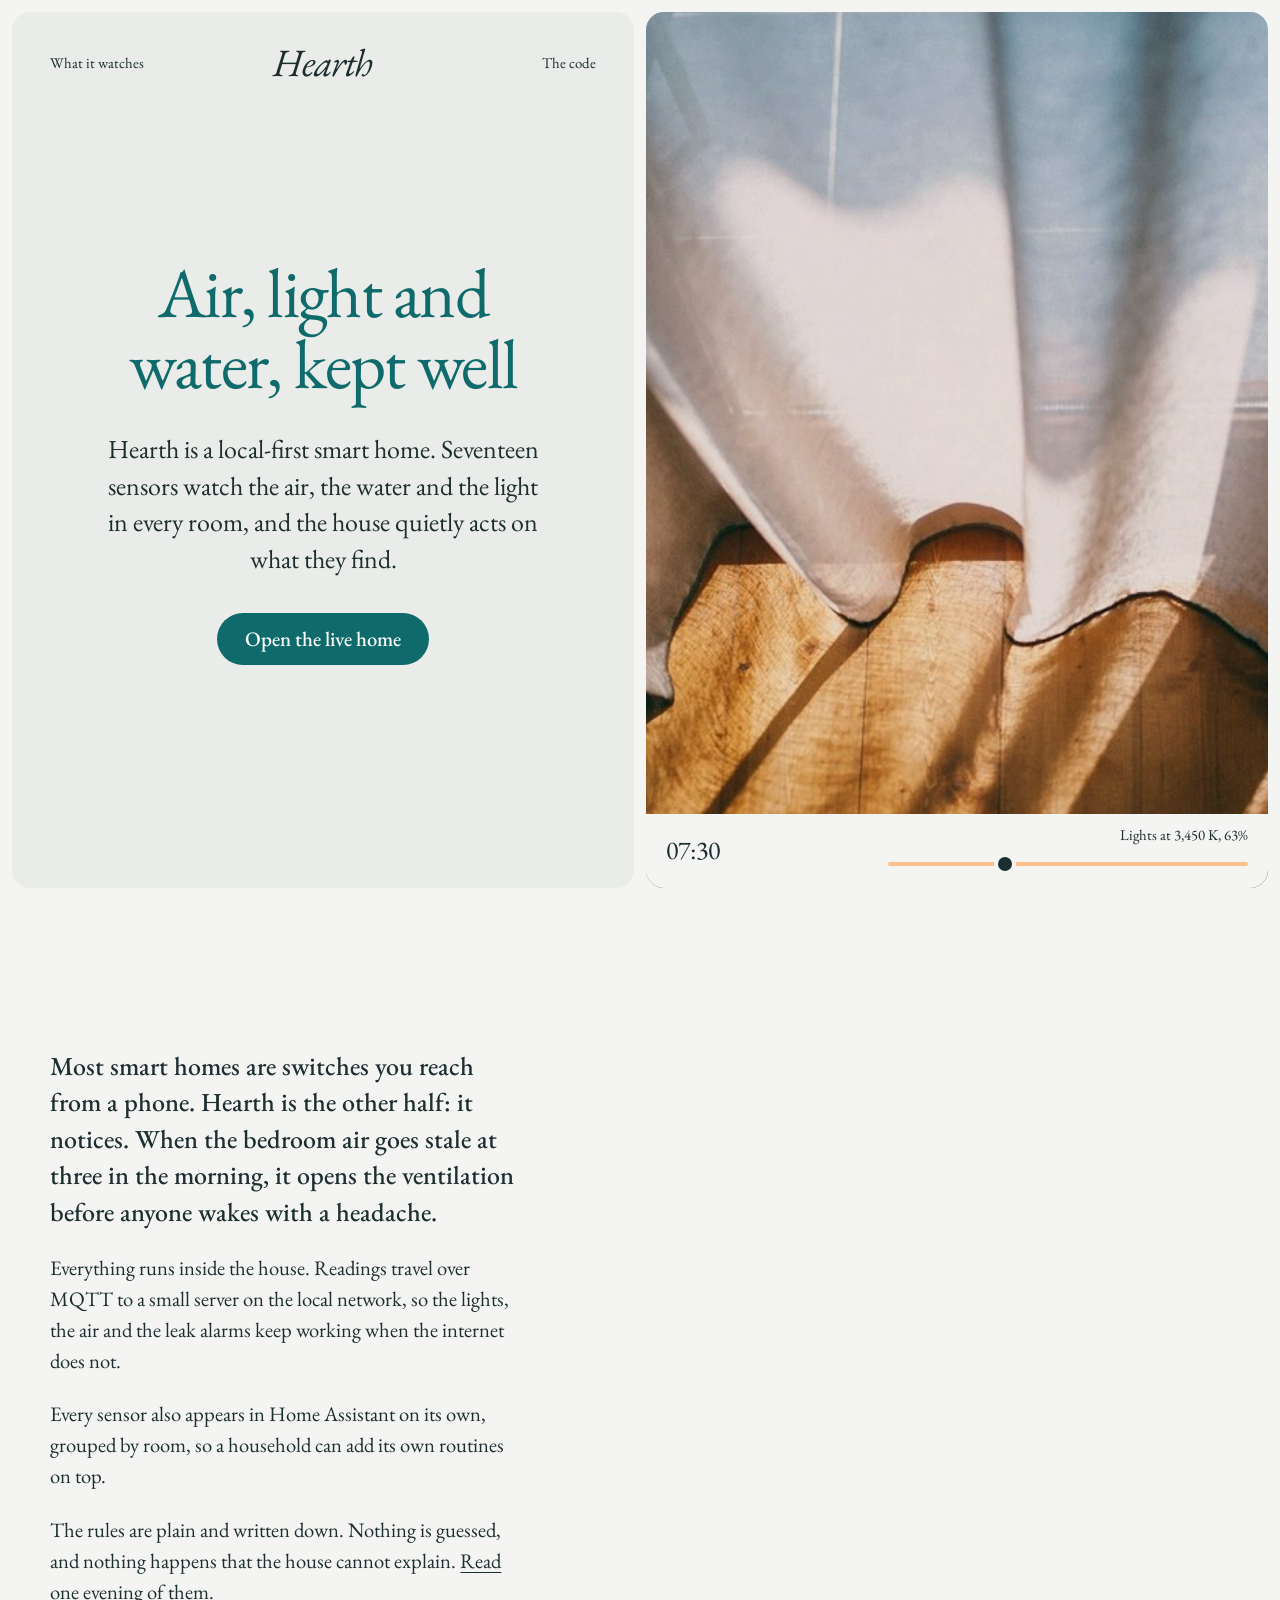
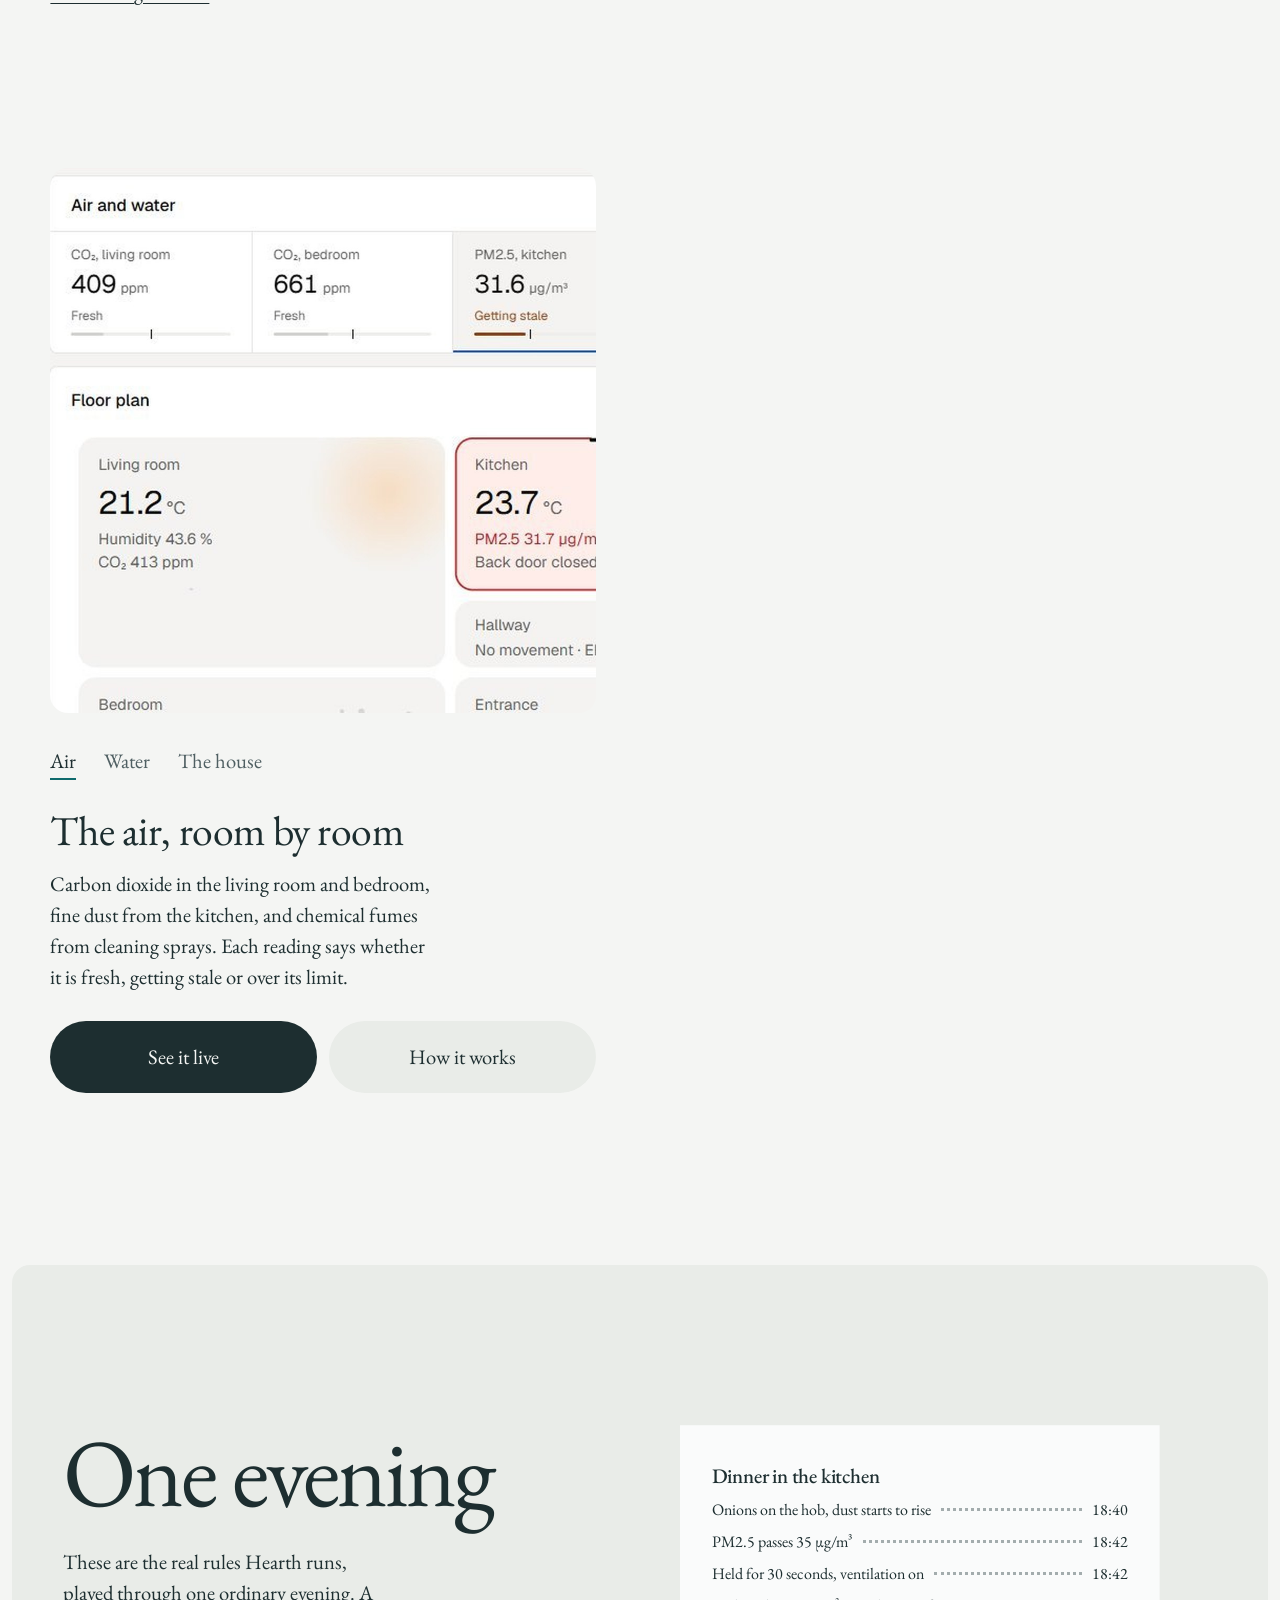
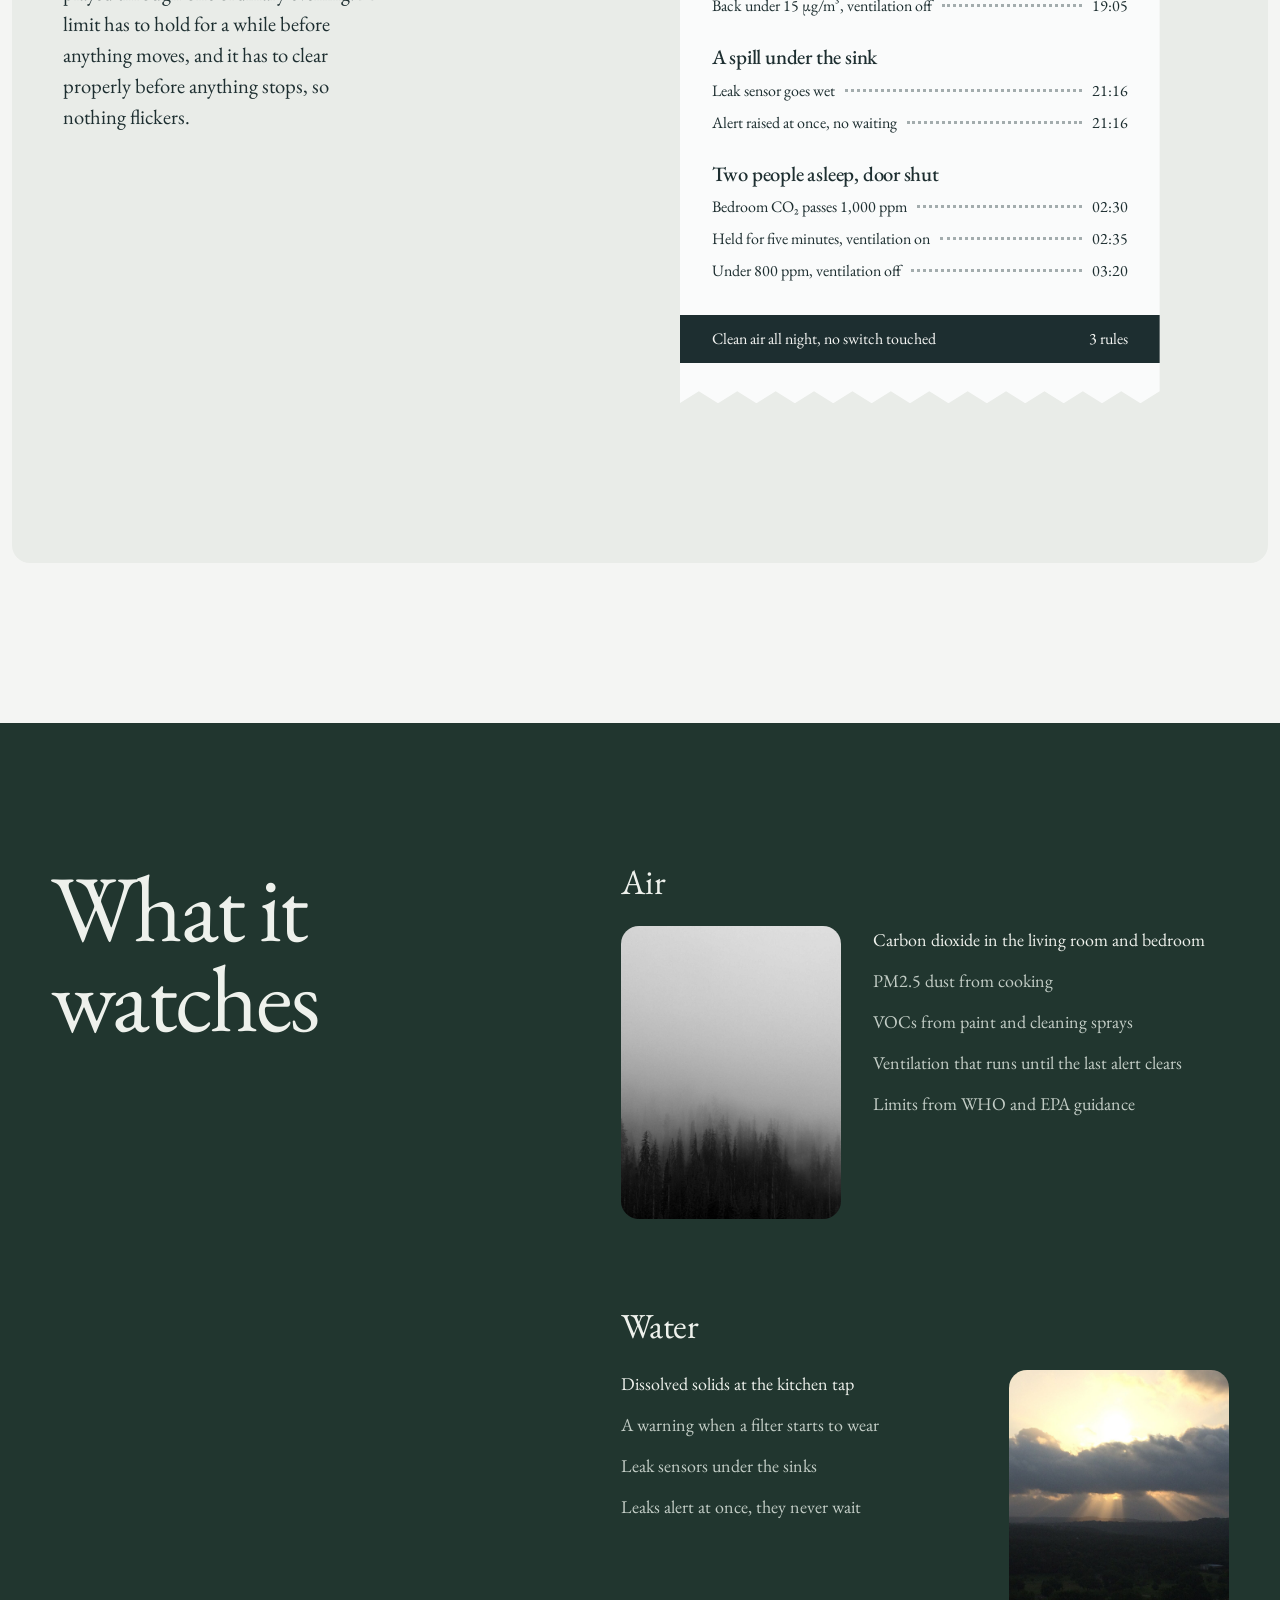
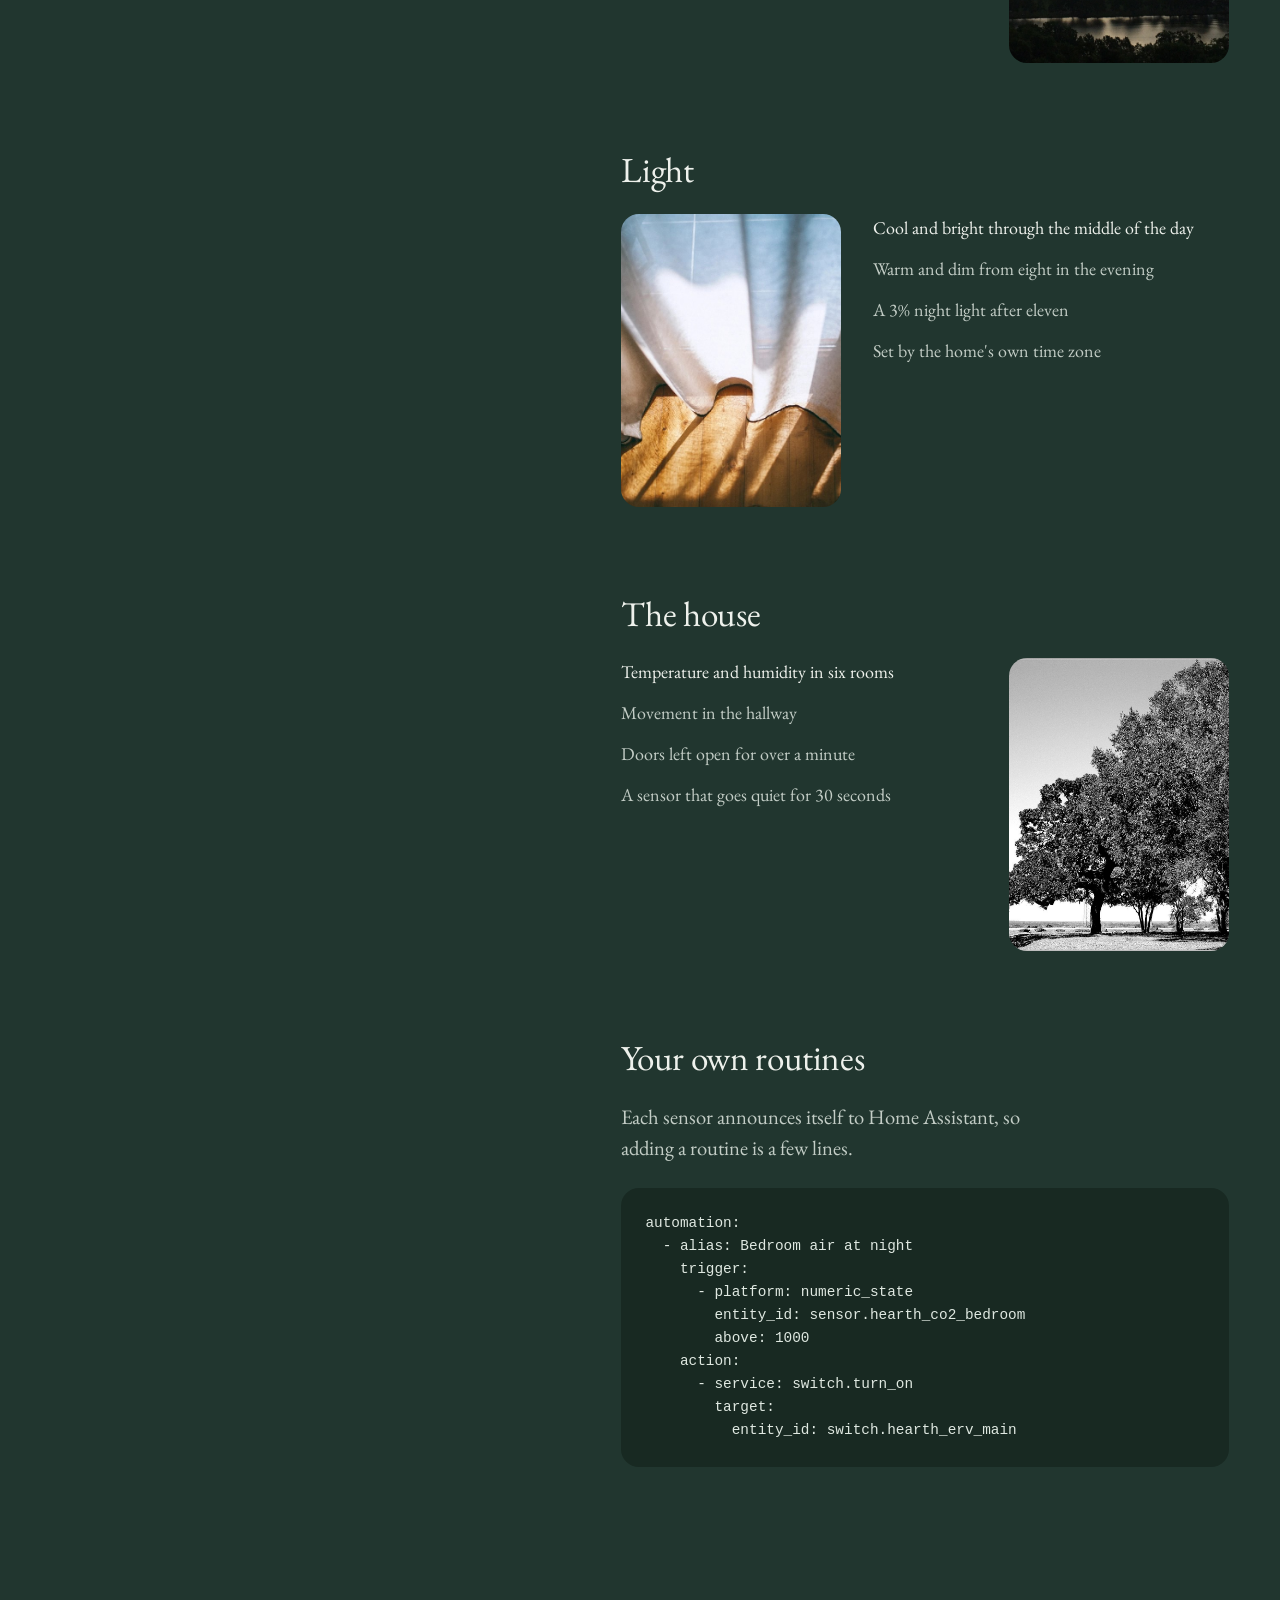
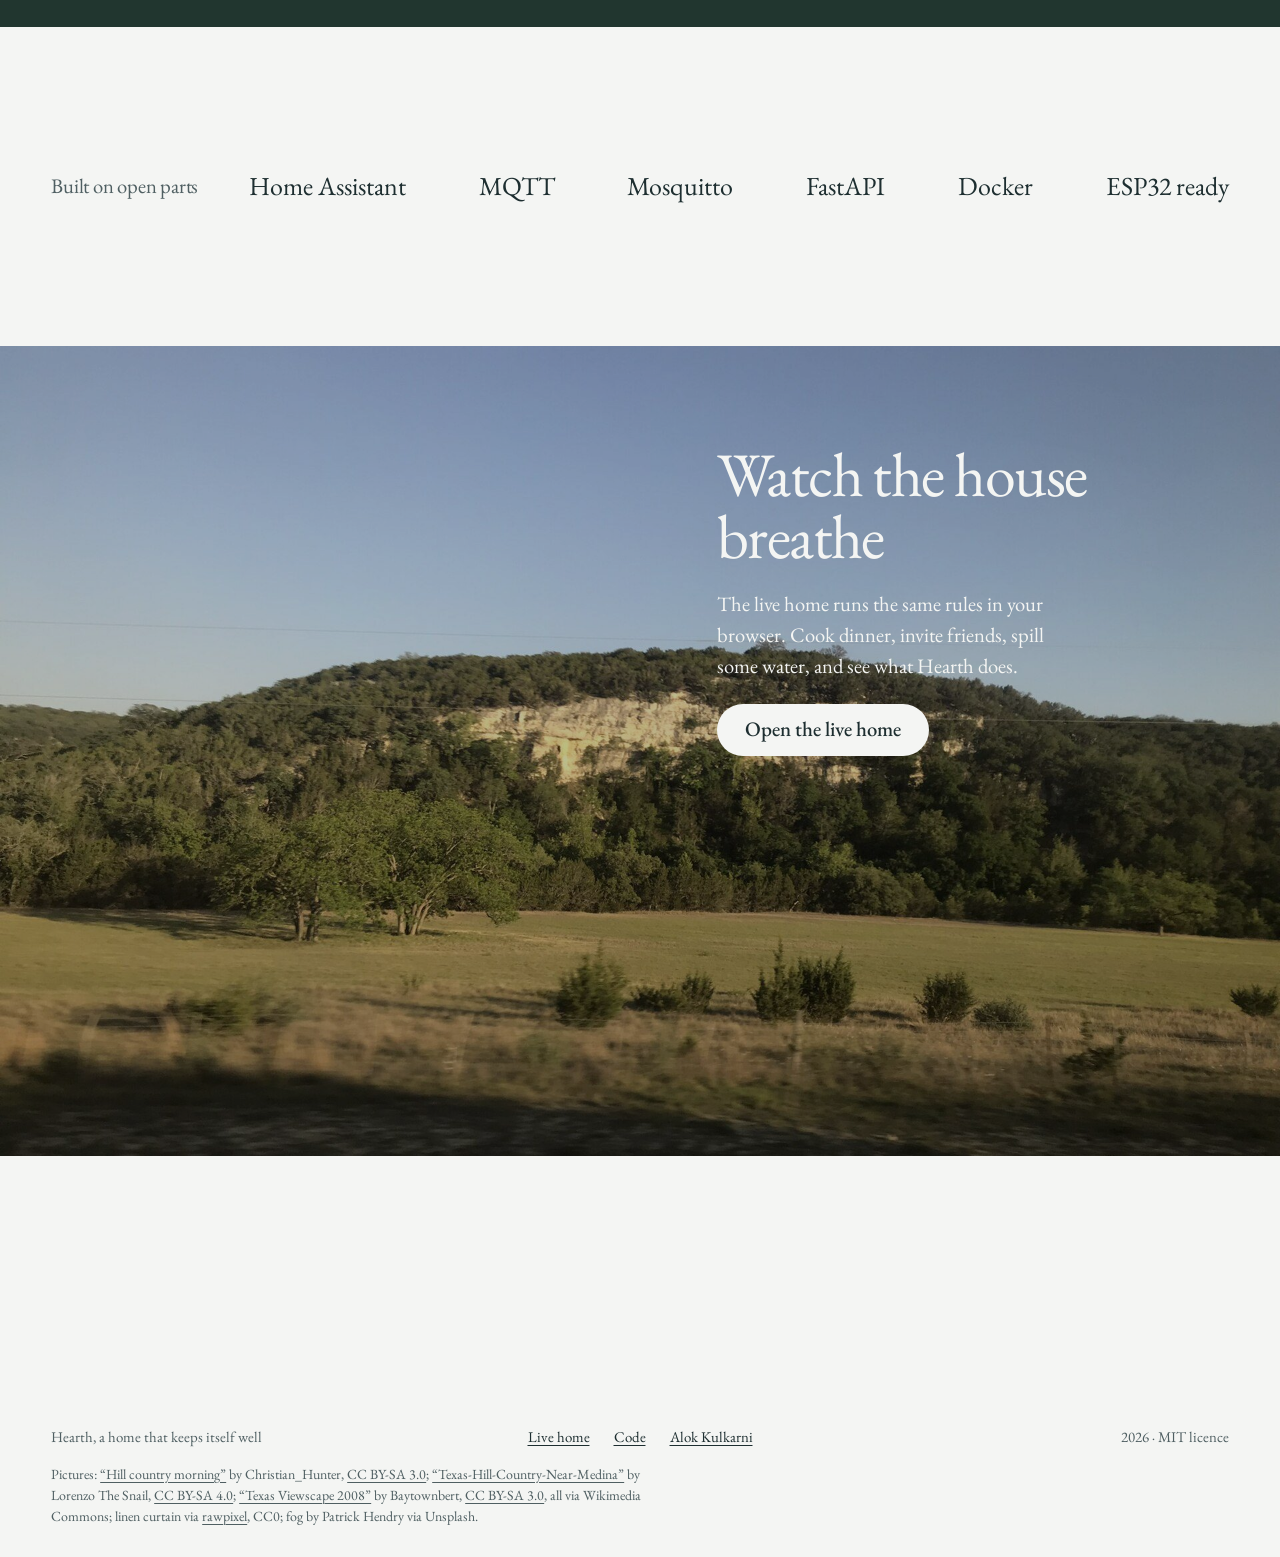
==== site/index.html @ e59ddb3b "Add a landing page and move the live dashboard to /live/" ====
<!doctype html>
<html lang="en">
<head>
<meta charset="utf-8">
<meta name="viewport" content="width=device-width, initial-scale=1">
<title>Hearth · A home that keeps itself well</title>
<meta name="description" content="Hearth is a local-first smart home system. Seventeen sensors watch the air, the water and the light, and the house acts on what they find.">
<link rel="icon" href="live/static/mark.svg" type="image/svg+xml">
<link rel="preconnect" href="https://fonts.googleapis.com">
<link rel="preconnect" href="https://fonts.gstatic.com" crossorigin>
<link href="https://fonts.googleapis.com/css2?family=EB+Garamond:ital,wght@0,400;0,500;1,400;1,500&display=swap" rel="stylesheet">
<link rel="stylesheet" href="style.css">
</head>
<body>

<div class="split">
  <main class="read">

    <section class="sheet" id="top" data-scene="0">
      <nav class="bar" aria-label="Main">
        <a href="#watch">What it watches</a>
        <a class="word" href="#top" aria-label="Hearth, back to top">Hearth</a>
        <a href="https://github.com/alok-kul5/hearth-iot">The code</a>
      </nav>
      <div class="sheet__body">
        <h1 data-in>Air, light and water, kept well</h1>
        <p class="lead" data-in>Hearth is a local-first smart home. Seventeen sensors watch the air, the water and the light in every room, and the house quietly acts on what they find.</p>
        <a class="btn" href="live/" data-in>Open the live home</a>
      </div>
    </section>

    <section class="intro" aria-labelledby="intro-h" data-scene="1">
      <h2 id="intro-h" class="vh">What Hearth is</h2>
      <p class="first" data-in>Most smart homes are switches you reach from a phone. Hearth is the other half: it notices. When the bedroom air goes stale at three in the morning, it opens the ventilation before anyone wakes with a headache.</p>
      <p data-in>Everything runs inside the house. Readings travel over MQTT to a small server on the local network, so the lights, the air and the leak alarms keep working when the internet does not.</p>
      <p data-in>Every sensor also appears in Home Assistant on its own, grouped by room, so a household can add its own routines on top.</p>
      <p data-in>The rules are plain and written down. Nothing is guessed, and nothing happens that the house cannot explain. <a href="#slip">Read one evening of them</a>.</p>
    </section>

    <section class="show" aria-labelledby="show-h" data-scene="2">
      <figure class="plate" data-ui>
        <img id="plate-img" src="assets/ui-air.jpg" width="1040" height="1040" alt="Hearth's dashboard: carbon dioxide, PM2.5 and the floor plan of the living room and kitchen" loading="lazy">
      </figure>
      <div class="show__text">
        <div class="tabs" role="tablist" aria-label="What the dashboard shows">
          <button role="tab" aria-selected="true" data-tab="air">Air</button>
          <button role="tab" aria-selected="false" data-tab="water">Water</button>
          <button role="tab" aria-selected="false" data-tab="house">The house</button>
        </div>
        <div>
          <h2 id="show-h">The air, room by room</h2>
          <p id="show-p">Carbon dioxide in the living room and bedroom, fine dust from the kitchen, and chemical fumes from cleaning sprays. Each reading says whether it is fresh, getting stale or over its limit.</p>
        </div>
        <div class="cells">
          <a class="cell cell--ink" href="live/">See it live</a>
          <a class="cell" href="https://github.com/alok-kul5/hearth-iot#how-it-works">How it works</a>
        </div>
      </div>
    </section>

  </main>

  <aside class="stage" aria-label="One day in the home">
    <div class="stage__frame">
      <div class="stage__pics">
      <img class="stage__img is-on" src="assets/linen.jpg" width="1024" height="683" alt="Morning sun through a linen curtain onto a wooden floor">
      <img class="stage__img" src="assets/texas-hill-country-near-medina.jpg" width="1920" height="1440" alt="A limestone hill above a meadow in the Texas Hill Country" loading="lazy">
      <img class="stage__img" src="assets/hill-country-morning.jpg" width="1920" height="1440" alt="Morning sun breaking over hills and a river" loading="lazy">
      <div class="stage__wash" aria-hidden="true"></div>
      </div>
      <div class="hours">
        <output id="clock" for="day">07:30</output>
        <label class="hours__drag">
          <span id="lightline">Lights at 4,250 K, 85%</span>
          <input id="day" type="range" min="0" max="1439" step="10" value="450" aria-label="Drag through the day to see the lighting Hearth sets">
        </label>
      </div>
    </div>
  </aside>
</div>

<section class="slip-sec" id="slip" aria-labelledby="slip-h">
  <div class="slip-sec__text">
    <h2 id="slip-h" data-in>One evening</h2>
    <p data-in>These are the real rules Hearth runs, played through one ordinary evening. A limit has to hold for a while before anything moves, and it has to clear properly before anything stops, so nothing flickers.</p>
  </div>
  <div class="slip" data-in>
    <h3>Dinner in the kitchen</h3>
    <ol>
      <li><span>Onions on the hob, dust starts to rise</span><i></i><b>18:40</b></li>
      <li><span>PM2.5 passes 35 µg/m³</span><i></i><b>18:42</b></li>
      <li><span>Held for 30 seconds, ventilation on</span><i></i><b>18:42</b></li>
      <li><span>Back under 15 µg/m³, ventilation off</span><i></i><b>19:05</b></li>
    </ol>
    <h3>A spill under the sink</h3>
    <ol>
      <li><span>Leak sensor goes wet</span><i></i><b>21:16</b></li>
      <li><span>Alert raised at once, no waiting</span><i></i><b>21:16</b></li>
    </ol>
    <h3>Two people asleep, door shut</h3>
    <ol>
      <li><span>Bedroom CO₂ passes 1,000 ppm</span><i></i><b>02:30</b></li>
      <li><span>Held for five minutes, ventilation on</span><i></i><b>02:35</b></li>
      <li><span>Under 800 ppm, ventilation off</span><i></i><b>03:20</b></li>
    </ol>
    <p class="slip__total"><span>Clean air all night, no switch touched</span><b>3 rules</b></p>
  </div>
</section>

<section class="watch" id="watch" aria-labelledby="watch-h">
  <h2 id="watch-h" class="watch__h">What it watches</h2>
  <div class="watch__rows">
    <article class="row" data-in>
      <h3>Air</h3>
      <div class="row__pair">
        <img src="assets/fog-922.jpg" width="1200" height="1600" alt="A dark treeline fading upward into fog" loading="lazy">
        <ul>
          <li>Carbon dioxide in the living room and bedroom</li>
          <li>PM2.5 dust from cooking</li>
          <li>VOCs from paint and cleaning sprays</li>
          <li>Ventilation that runs until the last alert clears</li>
          <li>Limits from WHO and EPA guidance</li>
        </ul>
      </div>
    </article>
    <article class="row row--flip" data-in>
      <h3>Water</h3>
      <div class="row__pair">
        <img src="assets/hill-country-morning.jpg" width="1920" height="1440" alt="Morning sun breaking over hills and a river" loading="lazy">
        <ul>
          <li>Dissolved solids at the kitchen tap</li>
          <li>A warning when a filter starts to wear</li>
          <li>Leak sensors under the sinks</li>
          <li>Leaks alert at once, they never wait</li>
        </ul>
      </div>
    </article>
    <article class="row" data-in>
      <h3>Light</h3>
      <div class="row__pair">
        <img src="assets/linen.jpg" width="1024" height="683" alt="Low sun through a linen curtain" loading="lazy">
        <ul>
          <li>Cool and bright through the middle of the day</li>
          <li>Warm and dim from eight in the evening</li>
          <li>A 3% night light after eleven</li>
          <li>Set by the home's own time zone</li>
        </ul>
      </div>
    </article>
    <article class="row row--flip" data-in>
      <h3>The house</h3>
      <div class="row__pair">
        <img src="assets/texas-viewscape-2008.jpg" width="1920" height="1124" alt="Live oaks standing at the edge of open Texas land" loading="lazy">
        <ul>
          <li>Temperature and humidity in six rooms</li>
          <li>Movement in the hallway</li>
          <li>Doors left open for over a minute</li>
          <li>A sensor that goes quiet for 30 seconds</li>
        </ul>
      </div>
    </article>
    <article class="row row--code" data-in>
      <h3>Your own routines</h3>
      <p>Each sensor announces itself to Home Assistant, so adding a routine is a few lines.</p>
<pre><code>automation:
  - alias: Bedroom air at night
    trigger:
      - platform: numeric_state
        entity_id: sensor.hearth_co2_bedroom
        above: 1000
    action:
      - service: switch.turn_on
        target:
          entity_id: switch.hearth_erv_main</code></pre>
    </article>
  </div>
</section>

<section class="proof" aria-labelledby="proof-h">
  <h2 id="proof-h" class="proof__lead">Built on open parts</h2>
  <ul class="proof__names">
    <li>Home Assistant</li><li>MQTT</li><li>Mosquitto</li><li>FastAPI</li><li>Docker</li><li>ESP32 ready</li>
  </ul>
</section>

<section class="close" aria-labelledby="close-h">
  <img class="close__img" src="assets/texas-hill-country-near-medina.jpg" width="1920" height="1440" alt="Clear sky over a limestone hill and meadow in the Texas Hill Country" loading="lazy">
  <div class="close__text">
    <h2 id="close-h" data-in>Watch the house breathe</h2>
    <p data-in>The live home runs the same rules in your browser. Cook dinner, invite friends, spill some water, and see what Hearth does.</p>
    <a class="btn btn--paper" href="live/" data-in>Open the live home</a>
  </div>
</section>

<footer class="foot">
  <span>Hearth, a home that keeps itself well</span>
  <span class="foot__links"><a href="live/">Live home</a><a href="https://github.com/alok-kul5/hearth-iot">Code</a><a href="https://alok.is-a.dev">Alok Kulkarni</a></span>
  <span>2026 · MIT licence</span>
  <p class="credits">Pictures: <a href="https://commons.wikimedia.org/w/index.php?curid=33453826">“Hill country morning”</a> by Christian_Hunter, <a href="https://creativecommons.org/licenses/by-sa/3.0/">CC BY-SA 3.0</a>; <a href="https://commons.wikimedia.org/w/index.php?curid=118426030">“Texas-Hill-Country-Near-Medina”</a> by Lorenzo The Snail, <a href="https://creativecommons.org/licenses/by-sa/4.0/">CC BY-SA 4.0</a>; <a href="https://commons.wikimedia.org/w/index.php?curid=4965862">“Texas Viewscape 2008”</a> by Baytownbert, <a href="https://creativecommons.org/licenses/by-sa/3.0/">CC BY-SA 3.0</a>, all via Wikimedia Commons; linen curtain via <a href="https://www.rawpixel.com/image/3285030/free-photo-image-morning-wooden-floor-sun-light-interior-decorations">rawpixel</a>, CC0; fog by Patrick Hendry via Unsplash.</p>
</footer>

<script src="main.js" defer></script>
</body>
</html>
---- site/style.css ----
:root {
  --bg: #f4f5f3;
  --surface: #e9ece8;
  --ink: #1d2e30;
  --muted: #4f5f62;
  --accent: #0f6a6c;
  --accent-ink: #ffffff;
  --field: #21362f;
  --field-ink: #eef1ec;
  --field-muted: #c3cdc6;

  --step-small: clamp(0.875rem, 0.85rem + 0.1vw, 0.9375rem);
  --step-body: clamp(1.125rem, 1.05rem + 0.3vw, 1.3125rem);
  --step-lead: clamp(1.25rem, 1.1rem + 0.7vw, 1.625rem);
  --step-head: clamp(2rem, 1.3rem + 3.2vw, 4rem);
  --step-big: clamp(2.75rem, 1.2rem + 6vw, 6.5rem);

  --m: 12px;
  --r: 18px;
  --ease: cubic-bezier(0.22, 1, 0.36, 1);
  --serif: "EB Garamond", Garamond, "Times New Roman", serif;
}

* { box-sizing: border-box; }
html { scroll-behavior: smooth; -webkit-text-size-adjust: 100%; }
body {
  margin: 0;
  background: var(--bg);
  color: var(--ink);
  font: 400 var(--step-body)/1.5 var(--serif);
  font-kerning: normal;
  text-rendering: optimizeLegibility;
  -webkit-font-smoothing: antialiased;
}
img { display: block; max-width: 100%; height: auto; }
a { color: inherit; text-underline-offset: 0.18em; text-decoration-thickness: 1px; }
a:focus-visible, button:focus-visible, input:focus-visible { outline: 2px solid var(--accent); outline-offset: 3px; }
::selection { background: var(--accent); color: var(--accent-ink); }
h1, h2, h3 { font-weight: 400; margin: 0; letter-spacing: -0.01em; line-height: 1.1; }
p { margin: 0; }
.vh { position: absolute; width: 1px; height: 1px; overflow: hidden; clip: rect(0 0 0 0); white-space: nowrap; }

/* buttons: one shape on the whole page, a full round */
.btn {
  display: inline-flex; align-items: center; justify-content: center;
  min-height: 52px; padding: 0 28px; border-radius: 999px;
  background: var(--accent); color: var(--accent-ink);
  font: 500 var(--step-body)/1 var(--serif); text-decoration: none;
  transition: transform 0.4s var(--ease), background-color 0.3s;
}
.btn:hover { background: #0b5759; transform: translateY(-2px); }
.btn:active { transform: translateY(0) scale(0.98); }
.btn--paper { background: var(--bg); color: var(--ink); }
.btn--paper:hover { background: #ffffff; }

/* ---------- the split stage ---------- */
.split {
  display: grid; grid-template-columns: 1fr 1fr; gap: var(--m);
  padding: var(--m);
}
.read { min-width: 0; }

.stage { position: relative; }
.stage__frame {
  position: sticky; top: var(--m);
  height: calc(100svh - 2 * var(--m));
  border-radius: var(--r); overflow: hidden;
  background: #cfd5d1;
}
.stage__pics { position: absolute; inset: 0; transition: filter 0.6s; }
.stage__img {
  position: absolute; inset: 0; width: 100%; height: 100%; object-fit: cover;
  opacity: 0; transform: scale(1.06);
  transition: opacity 1.6s var(--ease);
  animation: drift 28s ease-in-out infinite alternate;
}
.stage__img.is-on { opacity: 1; }
@keyframes drift { from { transform: scale(1.06) translate(0, 0); } to { transform: scale(1.12) translate(-1.5%, -1%); } }
.stage__wash {
  position: absolute; inset: 0; pointer-events: none;
  background: #ffd9a8; mix-blend-mode: multiply; opacity: 0.25;
  transition: background-color 0.6s, opacity 0.6s;
}
.hours {
  position: absolute; left: 0; right: 0; bottom: 0;
  min-height: 64px; padding: 10px 20px;
  display: flex; align-items: center; justify-content: space-between; gap: 20px;
  background: var(--bg);
  font-size: var(--step-small);
}
.hours output { font-size: var(--step-lead); font-variant-numeric: tabular-nums lining-nums; min-width: 3.2em; }
.hours__drag { display: grid; gap: 4px; flex: 1; max-width: 360px; text-align: right; color: var(--muted); cursor: grab; }
.hours__drag span { color: var(--ink); font-variant-numeric: tabular-nums lining-nums; }
input[type=range] { -webkit-appearance: none; appearance: none; width: 100%; height: 28px; background: transparent; cursor: grab; margin: 0; }
input[type=range]::-webkit-slider-runnable-track { height: 4px; border-radius: 4px; background: var(--hours-track, #d9a35f); }
input[type=range]::-moz-range-track { height: 4px; border-radius: 4px; background: var(--hours-track, #d9a35f); }
input[type=range]::-webkit-slider-thumb { -webkit-appearance: none; width: 22px; height: 22px; margin-top: -9px; border-radius: 50%; background: var(--ink); border: 4px solid var(--bg); transition: transform 0.2s var(--ease); }
input[type=range]::-moz-range-thumb { width: 14px; height: 14px; border-radius: 50%; background: var(--ink); border: 4px solid var(--bg); }
input[type=range]:active::-webkit-slider-thumb { transform: scale(1.2); }

/* hero: a menu card */
.sheet {
  min-height: calc(100svh - 2 * var(--m));
  background: var(--surface); border-radius: var(--r);
  display: grid; grid-template-rows: auto 1fr; padding: 22px clamp(20px, 3vw, 44px) 40px;
}
.bar { display: grid; grid-template-columns: 1fr auto 1fr; align-items: center; font-size: var(--step-small); }
.bar a { text-decoration: none; transition: opacity 0.25s; }
.bar a:hover { opacity: 0.6; }
.bar a:last-child { justify-self: end; }
.word { font-size: clamp(1.75rem, 1.3rem + 1.4vw, 2.5rem); font-style: italic; letter-spacing: -0.02em; }
.sheet__body { align-self: center; text-align: center; display: grid; justify-items: center; gap: 36px; padding: 12vh 0 14vh; }
.sheet h1 { font-size: clamp(2.6rem, 1rem + 4.2vw, 4.6rem); line-height: 1.02; letter-spacing: -0.025em; max-width: 13ch; color: var(--accent); }
.lead { max-width: 36ch; font-size: var(--step-lead); line-height: 1.4; margin-top: -4px; }

/* intro */
.intro { padding: 160px clamp(20px, 3vw, 44px) 120px; max-width: 34rem; display: grid; gap: 1.1em; }
.intro p { color: var(--ink); }
.intro .first { color: var(--ink); font-weight: 500; font-size: var(--step-lead); line-height: 1.4; }

/* showcase: square plate */
.show { display: grid; gap: 32px; padding: 40px clamp(20px, 3vw, 44px) 160px; }
.plate { margin: 0; border-radius: var(--r); overflow: hidden; background: #fff; aspect-ratio: 1; }
.plate img { width: 100%; height: 100%; object-fit: cover; transition: opacity 0.45s var(--ease), transform 0.9s var(--ease); }
.plate img.is-swap { opacity: 0; transform: scale(1.02); }
.show__text { display: grid; gap: 28px; }
.tabs { display: flex; gap: 28px; }
.tabs button {
  background: none; border: 0; padding: 4px 0; cursor: pointer;
  font: 400 var(--step-body)/1.2 var(--serif); color: var(--muted);
  border-bottom: 2px solid transparent; transition: color 0.25s, border-color 0.35s;
}
.tabs button:hover { color: var(--ink); }
.tabs button[aria-selected=true] { color: var(--ink); border-color: var(--accent); }
.show h2 { font-size: clamp(1.9rem, 1.2rem + 1.8vw, 2.6rem); margin-bottom: 16px; }
.show p { max-width: 38ch; }
.cells { display: grid; grid-template-columns: 1fr 1fr; gap: var(--m); }
.cell {
  display: flex; align-items: center; justify-content: center; min-height: 72px;
  border-radius: 999px; background: var(--surface); text-decoration: none;
  transition: transform 0.4s var(--ease), background-color 0.3s;
}
.cell:hover { transform: translateY(-2px); background: #dfe3de; }
.cell--ink { background: var(--ink); color: var(--bg); }
.cell--ink:hover { background: #2c4244; }

/* how it works: the slip */
.slip-sec {
  margin: 0 var(--m); padding: 160px clamp(20px, 4vw, 72px);
  background: var(--surface); border-radius: var(--r);
  display: grid; grid-template-columns: 5fr 6fr; gap: clamp(32px, 5vw, 96px); align-items: start;
}
.slip-sec__text { display: grid; gap: 28px; position: sticky; top: 64px; }
.slip-sec h2 { font-size: var(--step-big); line-height: 0.98; letter-spacing: -0.03em; max-width: 10ch; }
.slip-sec__text p { max-width: 32ch; }
.slip {
  justify-self: center; width: min(100%, 480px);
  background: #fafbfb; padding: 40px 32px 0;
  clip-path: polygon(0 0, 100% 0, 100% calc(100% - 12px), 96% 100%, 92% calc(100% - 12px), 88% 100%, 84% calc(100% - 12px), 80% 100%, 76% calc(100% - 12px), 72% 100%, 68% calc(100% - 12px), 64% 100%, 60% calc(100% - 12px), 56% 100%, 52% calc(100% - 12px), 48% 100%, 44% calc(100% - 12px), 40% 100%, 36% calc(100% - 12px), 32% 100%, 28% calc(100% - 12px), 24% 100%, 20% calc(100% - 12px), 16% 100%, 12% calc(100% - 12px), 8% 100%, 4% calc(100% - 12px), 0 100%);
  padding-bottom: 40px;
  font-variant-numeric: tabular-nums lining-nums;
}
.slip h3 { font-size: var(--step-body); font-weight: 500; margin: 28px 0 10px; }
.slip h3:first-child { margin-top: 0; }
.slip ol { list-style: none; margin: 0; padding: 0; display: grid; gap: 8px; }
.slip li { display: grid; grid-template-columns: auto 1fr auto; align-items: baseline; gap: 10px; font-size: 1rem; }
.slip li i { height: 0; border-bottom: 3px dotted var(--muted); opacity: 0.5; transform: translateY(-4px); }
.slip li b { font-weight: 400; }
.slip__total { margin: 32px -32px 0; min-height: 48px; padding: 0 32px; display: flex; justify-content: space-between; align-items: center; background: var(--ink); color: var(--bg); font-size: 1rem; }
.slip__total b { font-weight: 400; }

/* features: pinned heading over a moss field */
.watch {
  margin: 160px 0 0; padding: 140px clamp(20px, 4vw, 72px) 160px;
  background: var(--field); color: var(--field-ink);
  display: grid; grid-template-columns: 5fr 6fr; gap: clamp(32px, 5vw, 96px);
}
.watch__h { font-size: clamp(3.5rem, 1.5rem + 5.5vw, 6.5rem); line-height: 0.95; letter-spacing: -0.03em; position: sticky; top: 40px; align-self: start; max-width: 7ch; }
.watch__rows { display: grid; gap: 88px; min-width: 0; }
.row { min-width: 0; }
.row h3 { font-size: clamp(1.75rem, 1.4rem + 1vw, 2.2rem); margin-bottom: 24px; }
.row__pair { display: grid; grid-template-columns: minmax(160px, 220px) 1fr; gap: 32px; align-items: start; }
.row--flip .row__pair { grid-template-columns: 1fr minmax(160px, 220px); }
.row--flip .row__pair img { order: 2; }
.row__pair img { aspect-ratio: 3 / 4; width: 100%; object-fit: cover; border-radius: var(--r); }
.row ul { list-style: none; margin: 0; padding: 0; display: grid; gap: 14px; font-size: 1.125rem; color: var(--field-muted); }
.row ul li:first-child { color: var(--field-ink); }
.row--code p { color: var(--field-muted); max-width: 40ch; margin-bottom: 24px; }
.row--code pre { margin: 0; padding: 24px; border-radius: var(--r); background: #182922; color: #dfe8e1; overflow-x: auto; font: 0.9rem/1.6 ui-monospace, "Cascadia Mono", Consolas, monospace; }

/* proof */
.proof { padding: 140px clamp(20px, 4vw, 72px); display: flex; align-items: center; justify-content: space-between; gap: 40px; flex-wrap: wrap; }
.proof__lead { font-size: var(--step-body); color: var(--muted); }
.proof__names { list-style: none; margin: 0; padding: 0; display: flex; flex: 1; justify-content: space-between; gap: 24px 40px; flex-wrap: wrap; font-size: var(--step-lead); max-width: 980px; }

/* closing photograph */
.close { position: relative; height: 90svh; min-height: 560px; overflow: hidden; }
.close__img { position: absolute; inset: 0; width: 100%; height: 100%; object-fit: cover; object-position: 50% 70%; filter: brightness(0.74); }
.close__text { position: absolute; left: 56%; right: clamp(20px, 4vw, 72px); top: 12%; color: #f4f5f3; display: grid; gap: 22px; justify-items: start; }
.close h2 { font-size: clamp(2.4rem, 1rem + 3.6vw, 4.4rem); line-height: 1; letter-spacing: -0.025em; }
.close p { max-width: 34ch; }

/* footer */
.foot { padding: 30svh clamp(20px, 4vw, 72px) 30px; display: grid; grid-template-columns: 1fr auto 1fr; gap: 16px 24px; align-items: baseline; font-size: var(--step-small); color: var(--muted); }
.foot__links { display: flex; gap: 24px; }
.foot__links a { color: var(--ink); }
.foot > span:nth-child(3) { justify-self: end; }
.credits { grid-column: 1 / -1; font-size: 0.875rem; line-height: 1.5; max-width: 90ch; }

/* entrances: staggered, only when JS runs */
.js [data-in] { opacity: 0; transform: translateY(22px); transition: opacity 0.9s var(--ease), transform 0.9s var(--ease); transition-delay: calc(var(--i, 0) * 80ms); }
.js [data-in].is-in { opacity: 1; transform: none; }

@media (prefers-reduced-motion: reduce) {
  html { scroll-behavior: auto; }
  .stage__pics { position: absolute; inset: 0; transition: filter 0.6s; }
.stage__img { animation: none; transition: none; }
  .js [data-in] { opacity: 1; transform: none; transition: none; }
}

/* ---------- tablet and phone ---------- */
@media (max-width: 900px) {
  .split { grid-template-columns: 1fr; }
  .stage { order: -1; }
  .stage__frame { position: relative; top: 0; height: 52svh; }
  .sheet { min-height: auto; }
  .hours { padding: 10px 16px; gap: 14px; }
  .hours output { font-size: var(--step-body); }
  .sheet__body { padding: 7vh 0 6vh; gap: 24px; }
  .sheet h1 { font-size: 9vw; }
  .btn { width: 100%; }
  .intro { padding: 96px 20px 72px; max-width: 82%; }
  .show { padding: 24px 8px 96px; }
  .cells { grid-template-columns: 1fr; }
  .cell { min-height: 60px; }
  .slip-sec, .watch { grid-template-columns: 1fr; padding: 96px 20px; }
  .slip-sec__text { position: static; }
  .watch { margin-top: 96px; }
  .watch__h { font-size: 13vw; top: 0; padding: 12px 0; background: var(--field); z-index: 2; max-width: none; }
  .watch__rows { gap: 72px; }
  .row__pair, .row--flip .row__pair { grid-template-columns: 1fr; }
  .row--flip .row__pair img { order: 0; }
  .row__pair img { aspect-ratio: 4 / 3; }
  .proof { padding: 96px 20px; }
  .proof__names { display: grid; grid-template-columns: 1fr 1fr; gap: 20px; }
  .close { height: auto; min-height: 0; background: var(--ink); }
  .close__img { position: relative; height: 70svh; }
  .close__text { position: static; padding: 40px 20px 56px; }
  .close h2 { font-size: 2.1rem; }
  .foot { grid-template-columns: 1fr; padding: 20svh 20px 24px; gap: 8px; }
  .foot > span:nth-child(3) { justify-self: start; }
}
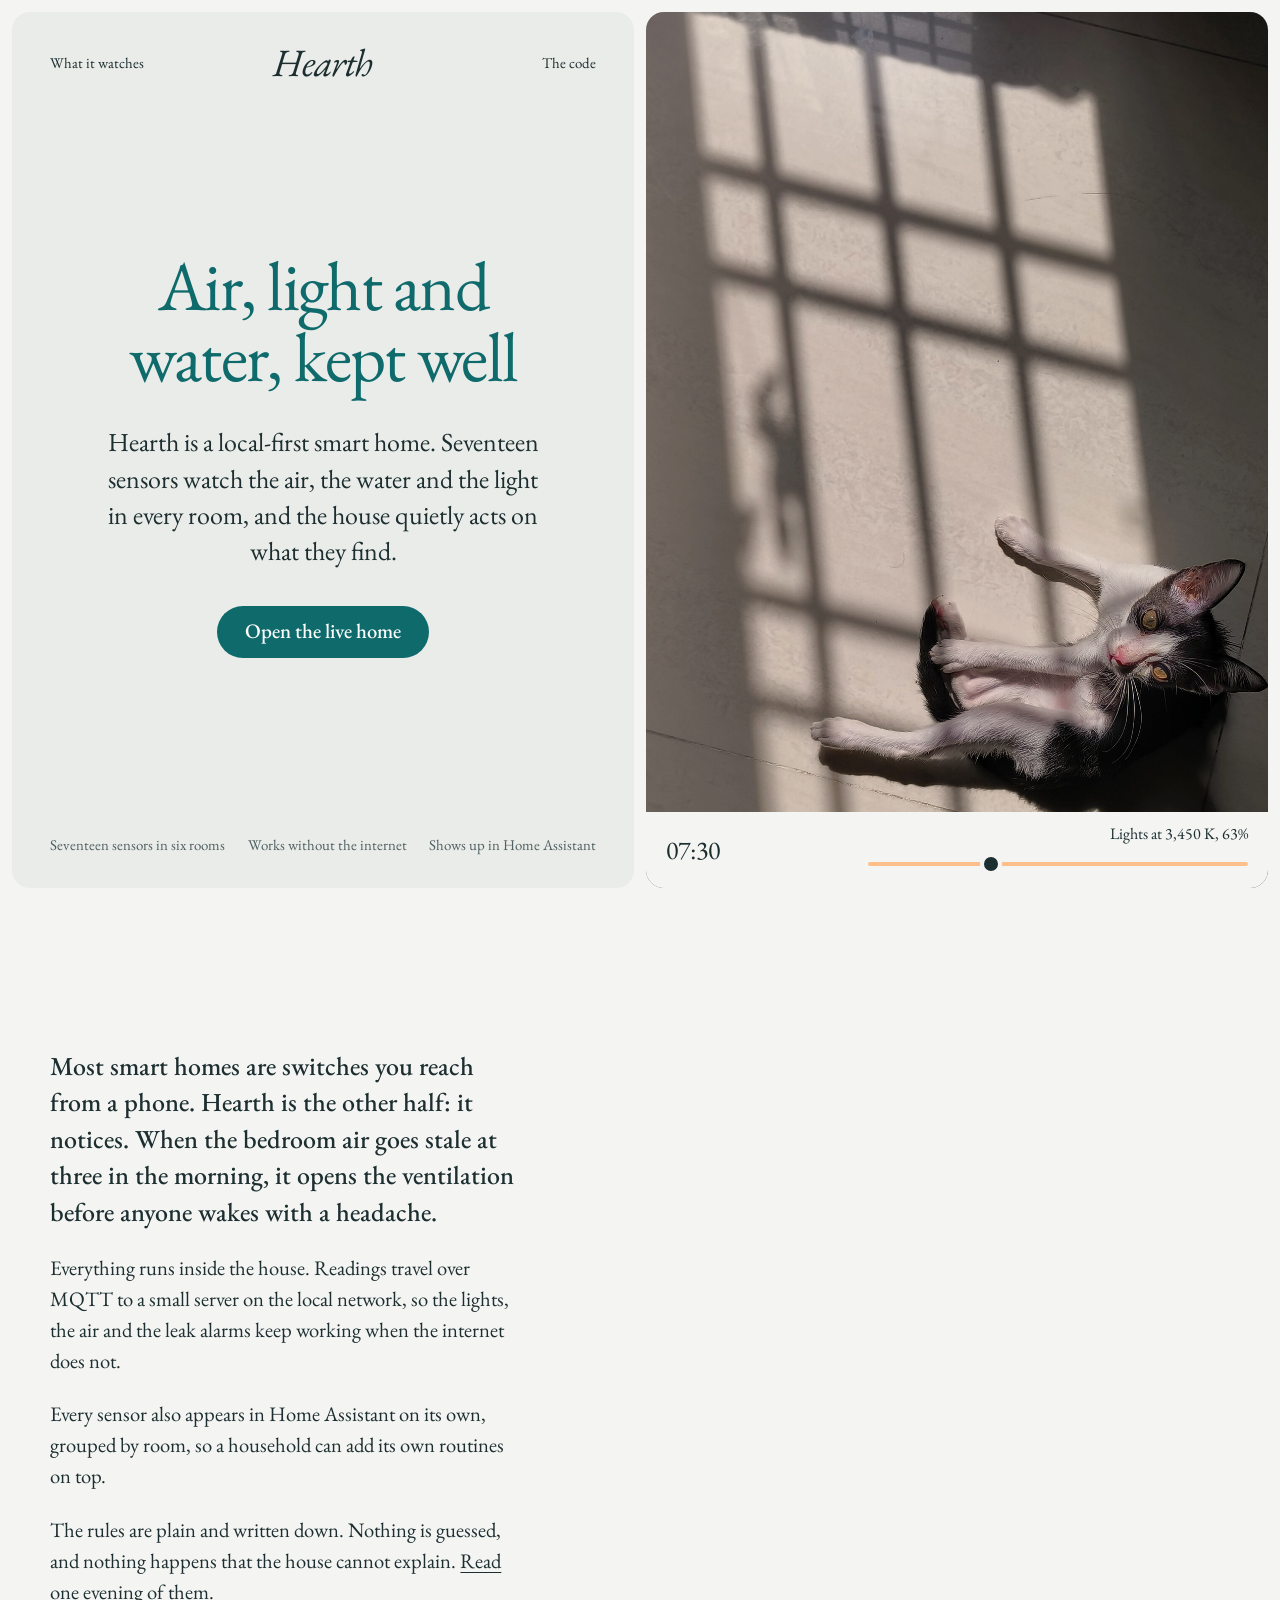
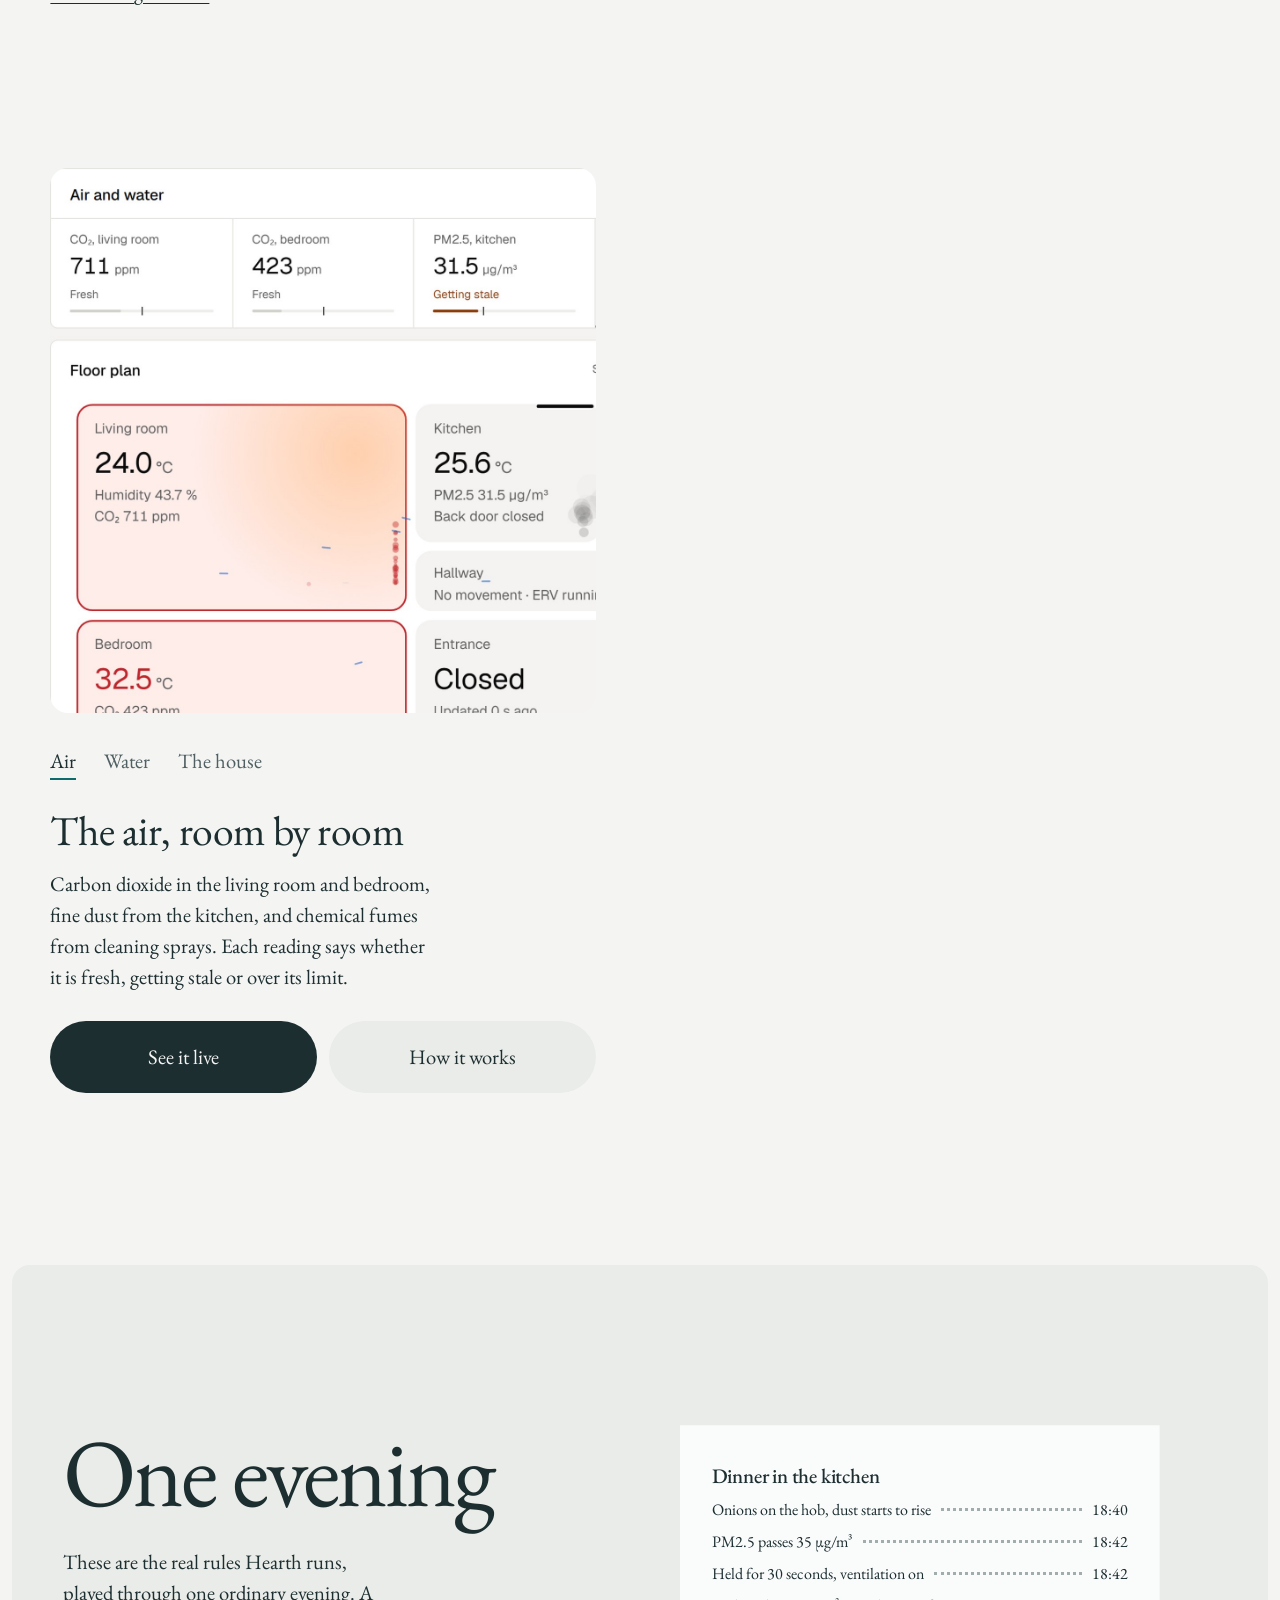
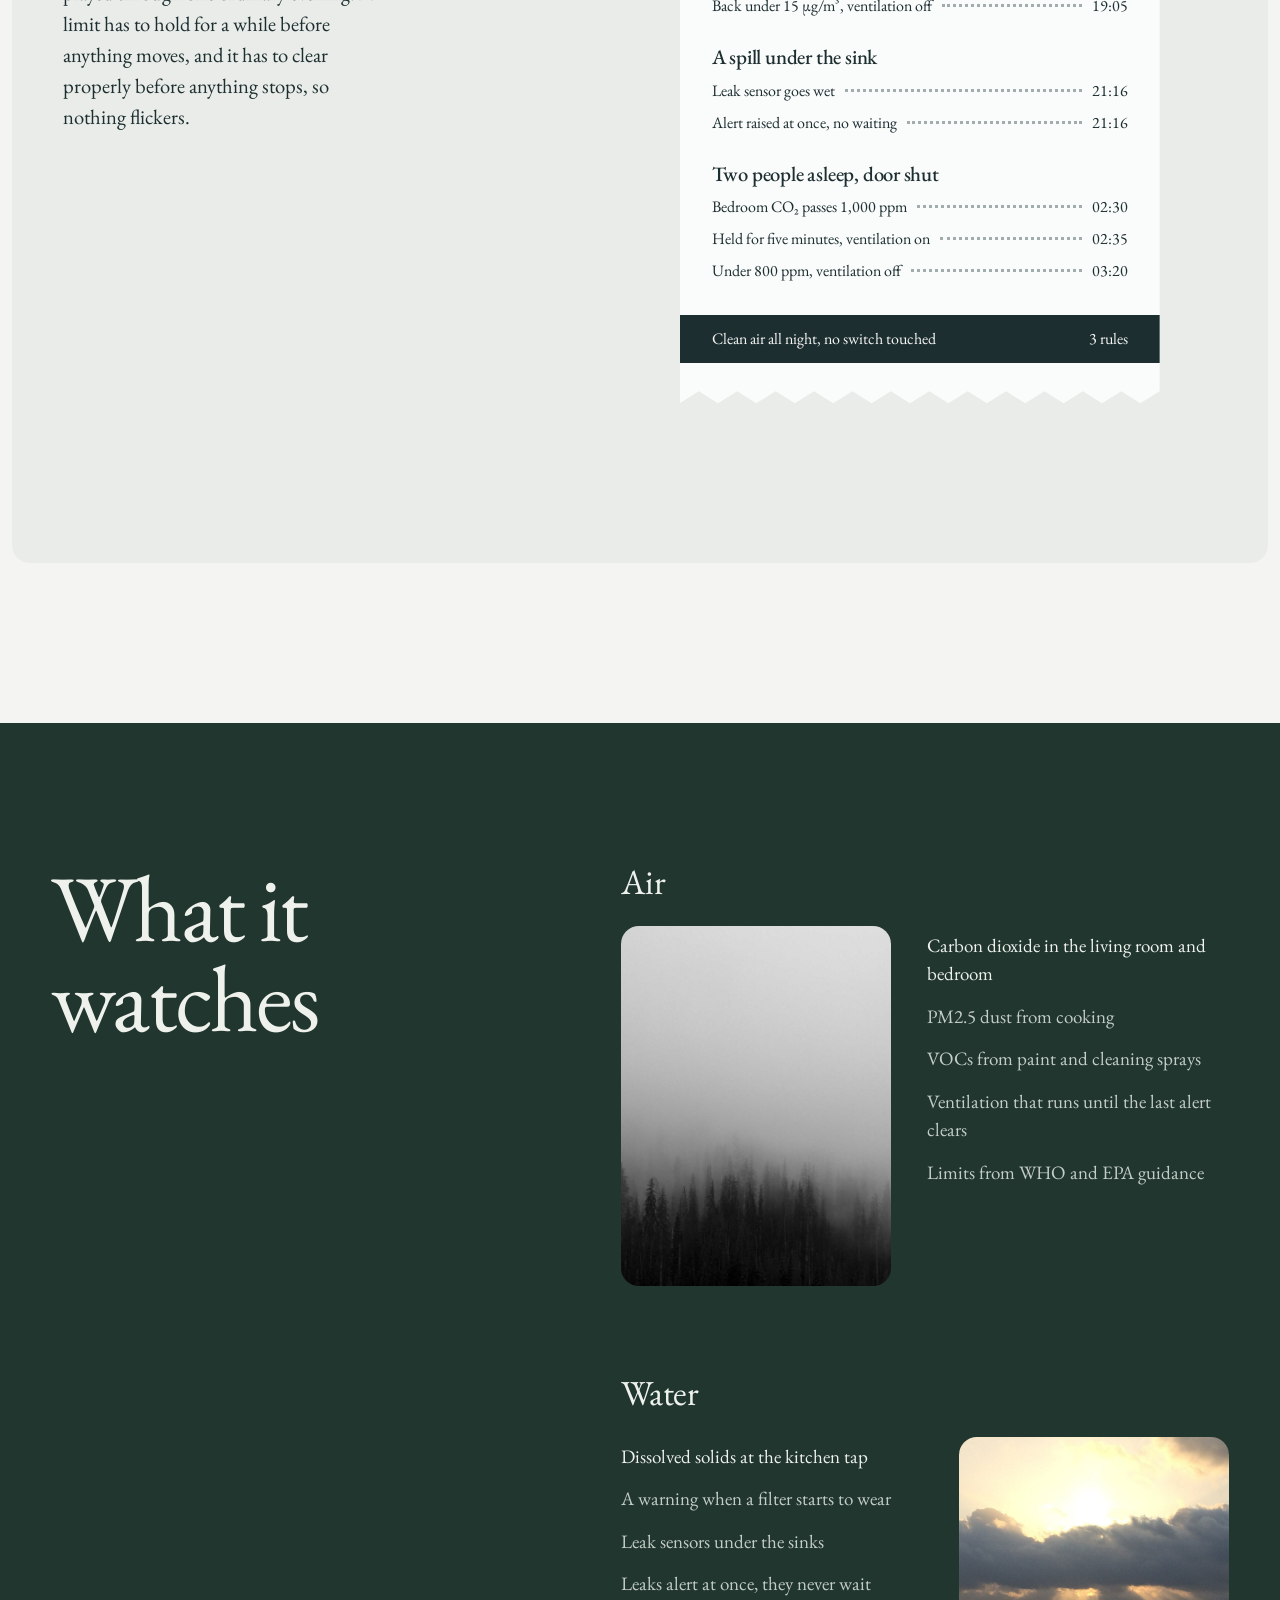
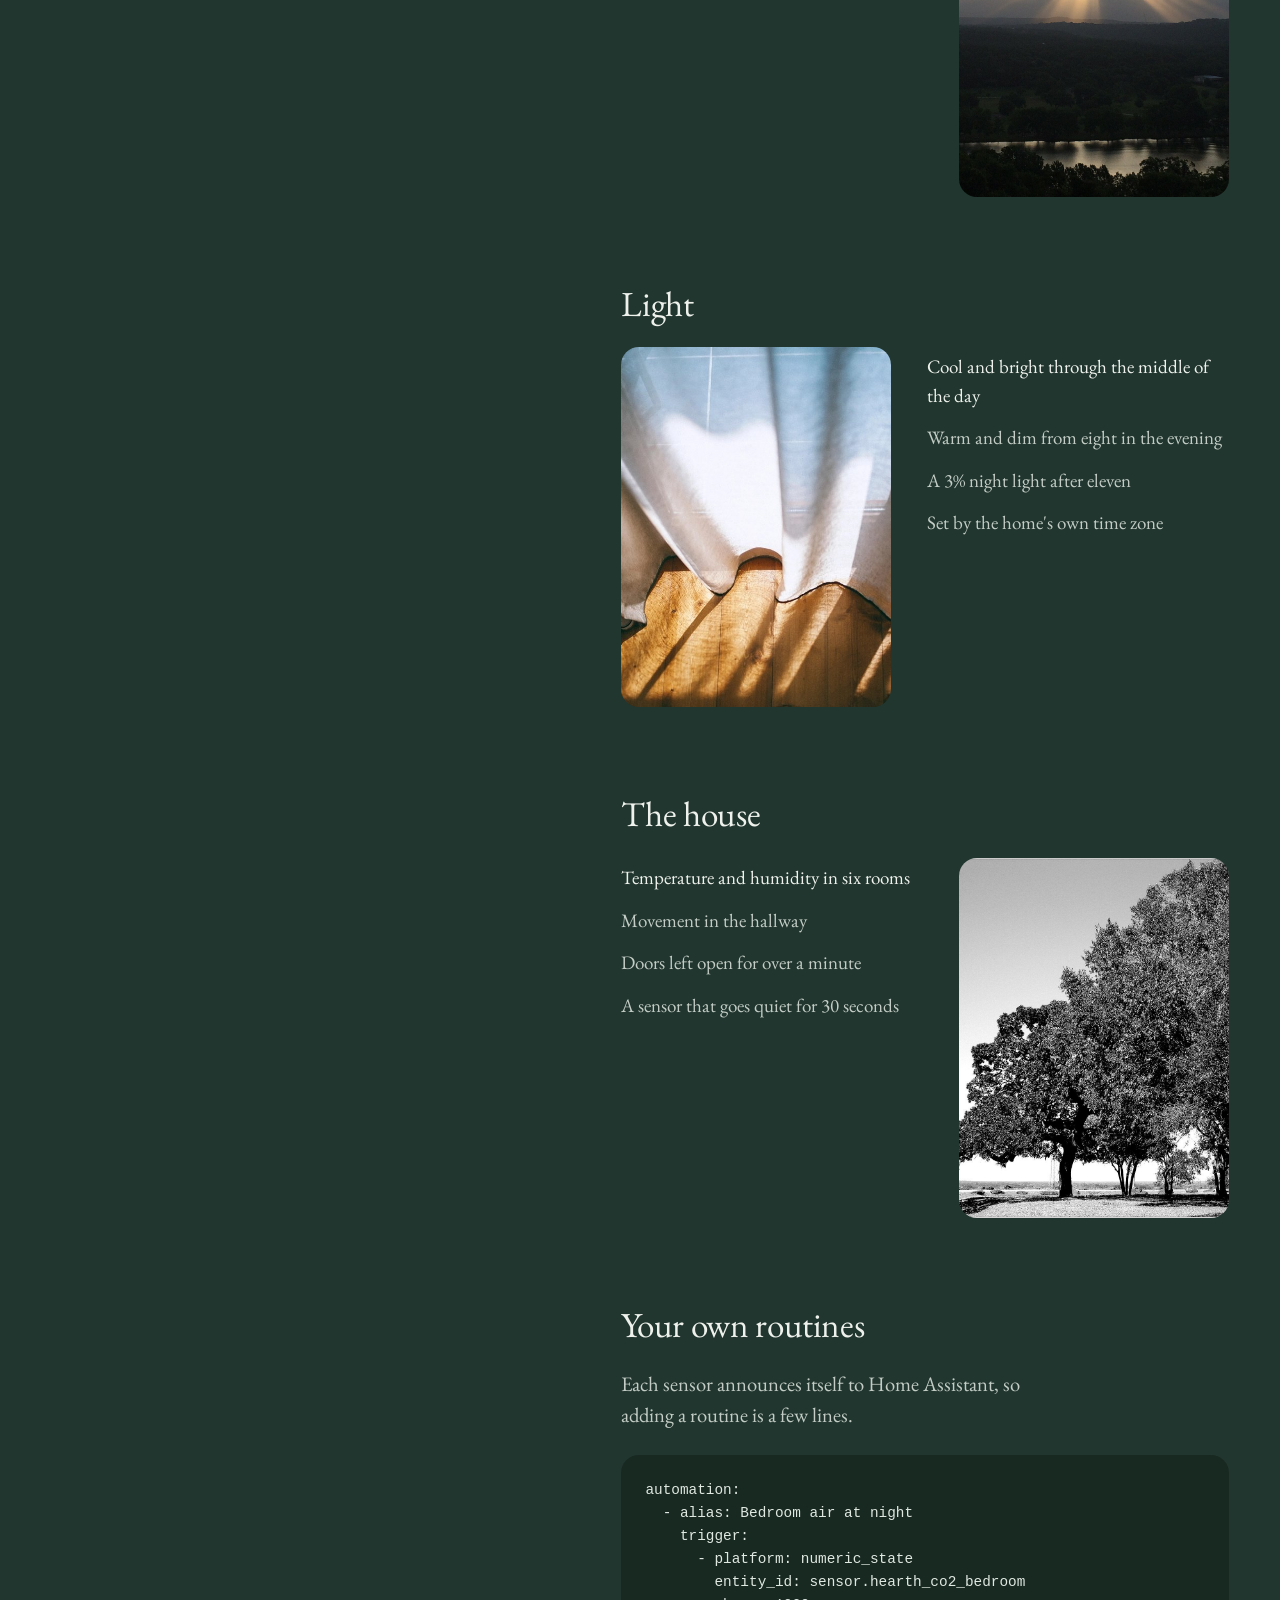
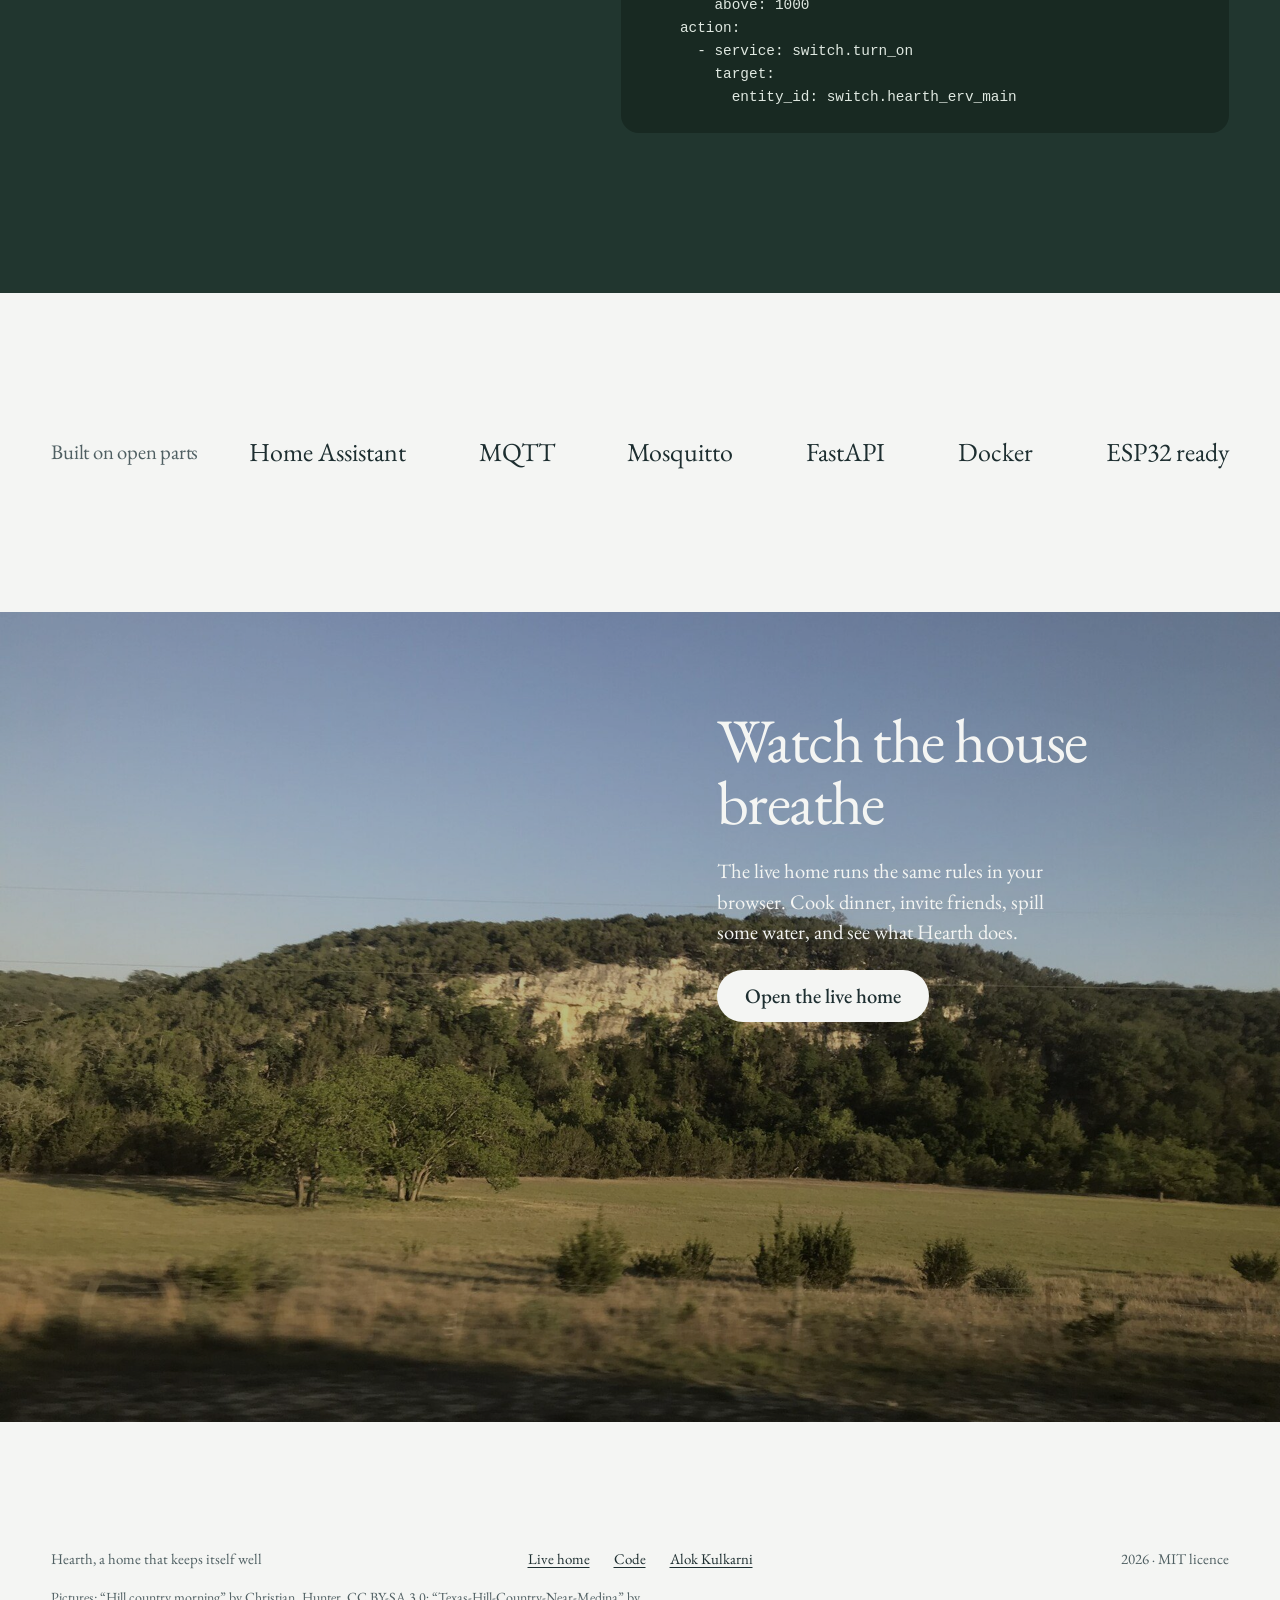
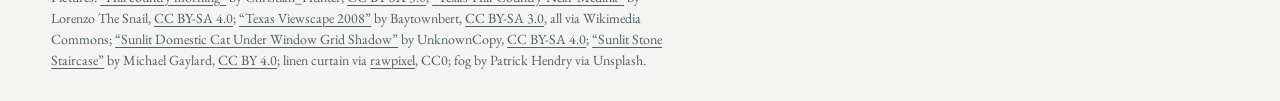
==== commit 2e27525c: "Sharper dashboard plates, a new hero photo and tidier spacing" ====
--- a/site/index.html
+++ b/site/index.html
@@ -27,6 +27,11 @@
         <p class="lead" data-in>Hearth is a local-first smart home. Seventeen sensors watch the air, the water and the light in every room, and the house quietly acts on what they find.</p>
         <a class="btn" href="live/" data-in>Open the live home</a>
       </div>
+      <ul class="facts">
+        <li>Seventeen sensors in six rooms</li>
+        <li>Works without the internet</li>
+        <li>Shows up in Home Assistant</li>
+      </ul>
     </section>
 
     <section class="intro" aria-labelledby="intro-h" data-scene="1">
@@ -63,9 +68,9 @@
   <aside class="stage" aria-label="One day in the home">
     <div class="stage__frame">
       <div class="stage__pics">
-      <img class="stage__img is-on" src="assets/linen.jpg" width="1024" height="683" alt="Morning sun through a linen curtain onto a wooden floor">
+      <img class="stage__img is-on" src="assets/window-light.jpg" width="1600" height="1840" alt="Afternoon sun through a window grid, with a cat asleep in the light on the floor">
       <img class="stage__img" src="assets/texas-hill-country-near-medina.jpg" width="1920" height="1440" alt="A limestone hill above a meadow in the Texas Hill Country" loading="lazy">
-      <img class="stage__img" src="assets/hill-country-morning.jpg" width="1920" height="1440" alt="Morning sun breaking over hills and a river" loading="lazy">
+      <img class="stage__img" src="assets/stone-stair.jpg" width="1920" height="1630" alt="Sunlight on a stone stair through an open doorway" loading="lazy">
       <div class="stage__wash" aria-hidden="true"></div>
       </div>
       <div class="hours">
@@ -196,7 +201,7 @@
   <span>Hearth, a home that keeps itself well</span>
   <span class="foot__links"><a href="live/">Live home</a><a href="https://github.com/alok-kul5/hearth-iot">Code</a><a href="https://alok.is-a.dev">Alok Kulkarni</a></span>
   <span>2026 · MIT licence</span>
-  <p class="credits">Pictures: <a href="https://commons.wikimedia.org/w/index.php?curid=33453826">“Hill country morning”</a> by Christian_Hunter, <a href="https://creativecommons.org/licenses/by-sa/3.0/">CC BY-SA 3.0</a>; <a href="https://commons.wikimedia.org/w/index.php?curid=118426030">“Texas-Hill-Country-Near-Medina”</a> by Lorenzo The Snail, <a href="https://creativecommons.org/licenses/by-sa/4.0/">CC BY-SA 4.0</a>; <a href="https://commons.wikimedia.org/w/index.php?curid=4965862">“Texas Viewscape 2008”</a> by Baytownbert, <a href="https://creativecommons.org/licenses/by-sa/3.0/">CC BY-SA 3.0</a>, all via Wikimedia Commons; linen curtain via <a href="https://www.rawpixel.com/image/3285030/free-photo-image-morning-wooden-floor-sun-light-interior-decorations">rawpixel</a>, CC0; fog by Patrick Hendry via Unsplash.</p>
+  <p class="credits">Pictures: <a href="https://commons.wikimedia.org/w/index.php?curid=33453826">“Hill country morning”</a> by Christian_Hunter, <a href="https://creativecommons.org/licenses/by-sa/3.0/">CC BY-SA 3.0</a>; <a href="https://commons.wikimedia.org/w/index.php?curid=118426030">“Texas-Hill-Country-Near-Medina”</a> by Lorenzo The Snail, <a href="https://creativecommons.org/licenses/by-sa/4.0/">CC BY-SA 4.0</a>; <a href="https://commons.wikimedia.org/w/index.php?curid=4965862">“Texas Viewscape 2008”</a> by Baytownbert, <a href="https://creativecommons.org/licenses/by-sa/3.0/">CC BY-SA 3.0</a>, all via Wikimedia Commons; <a href="https://commons.wikimedia.org/w/index.php?curid=185788279">“Sunlit Domestic Cat Under Window Grid Shadow”</a> by UnknownCopy, <a href="https://creativecommons.org/licenses/by-sa/4.0/">CC BY-SA 4.0</a>; <a href="https://commons.wikimedia.org/w/index.php?curid=191808429">“Sunlit Stone Staircase”</a> by Michael Gaylard, <a href="https://creativecommons.org/licenses/by/4.0/">CC BY 4.0</a>; linen curtain via <a href="https://www.rawpixel.com/image/3285030/free-photo-image-morning-wooden-floor-sun-light-interior-decorations">rawpixel</a>, CC0; fog by Patrick Hendry via Unsplash.</p>
 </footer>
 
 <script src="main.js" defer></script>
--- a/site/style.css
+++ b/site/style.css
@@ -83,13 +83,13 @@
 }
 .hours {
   position: absolute; left: 0; right: 0; bottom: 0;
-  min-height: 64px; padding: 10px 20px;
+  min-height: 72px; padding: 10px 20px;
   display: flex; align-items: center; justify-content: space-between; gap: 20px;
   background: var(--bg);
   font-size: var(--step-small);
 }
 .hours output { font-size: var(--step-lead); font-variant-numeric: tabular-nums lining-nums; min-width: 3.2em; }
-.hours__drag { display: grid; gap: 4px; flex: 1; max-width: 360px; text-align: right; color: var(--muted); cursor: grab; }
+.hours__drag { display: grid; gap: 4px; flex: 1; max-width: 380px; text-align: right; color: var(--muted); cursor: grab; font-size: 1rem; }
 .hours__drag span { color: var(--ink); font-variant-numeric: tabular-nums lining-nums; }
 input[type=range] { -webkit-appearance: none; appearance: none; width: 100%; height: 28px; background: transparent; cursor: grab; margin: 0; }
 input[type=range]::-webkit-slider-runnable-track { height: 4px; border-radius: 4px; background: var(--hours-track, #d9a35f); }
@@ -102,7 +102,7 @@
 .sheet {
   min-height: calc(100svh - 2 * var(--m));
   background: var(--surface); border-radius: var(--r);
-  display: grid; grid-template-rows: auto 1fr; padding: 22px clamp(20px, 3vw, 44px) 40px;
+  display: grid; grid-template-rows: auto 1fr auto; padding: 22px clamp(20px, 3vw, 44px) 32px;
 }
 .bar { display: grid; grid-template-columns: 1fr auto 1fr; align-items: center; font-size: var(--step-small); }
 .bar a { text-decoration: none; transition: opacity 0.25s; }
@@ -111,6 +111,8 @@
 .word { font-size: clamp(1.75rem, 1.3rem + 1.4vw, 2.5rem); font-style: italic; letter-spacing: -0.02em; }
 .sheet__body { align-self: center; text-align: center; display: grid; justify-items: center; gap: 36px; padding: 12vh 0 14vh; }
 .sheet h1 { font-size: clamp(2.6rem, 1rem + 4.2vw, 4.6rem); line-height: 1.02; letter-spacing: -0.025em; max-width: 13ch; color: var(--accent); }
+.facts { list-style: none; margin: 0; padding: 0; display: flex; justify-content: space-between; gap: 16px; font-size: var(--step-small); color: var(--muted); }
+.facts li { max-width: 12em; }
 .lead { max-width: 36ch; font-size: var(--step-lead); line-height: 1.4; margin-top: -4px; }
 
 /* intro */
@@ -179,11 +181,11 @@
 .watch__rows { display: grid; gap: 88px; min-width: 0; }
 .row { min-width: 0; }
 .row h3 { font-size: clamp(1.75rem, 1.4rem + 1vw, 2.2rem); margin-bottom: 24px; }
-.row__pair { display: grid; grid-template-columns: minmax(160px, 220px) 1fr; gap: 32px; align-items: start; }
-.row--flip .row__pair { grid-template-columns: 1fr minmax(160px, 220px); }
+.row__pair { display: grid; grid-template-columns: minmax(180px, 270px) 1fr; gap: 36px; align-items: start; }
+.row--flip .row__pair { grid-template-columns: 1fr minmax(180px, 270px); }
 .row--flip .row__pair img { order: 2; }
 .row__pair img { aspect-ratio: 3 / 4; width: 100%; object-fit: cover; border-radius: var(--r); }
-.row ul { list-style: none; margin: 0; padding: 0; display: grid; gap: 14px; font-size: 1.125rem; color: var(--field-muted); }
+.row ul { list-style: none; margin: 0; padding: 0; display: grid; gap: 14px; font-size: 1.1875rem; padding-top: 6px; color: var(--field-muted); }
 .row ul li:first-child { color: var(--field-ink); }
 .row--code p { color: var(--field-muted); max-width: 40ch; margin-bottom: 24px; }
 .row--code pre { margin: 0; padding: 24px; border-radius: var(--r); background: #182922; color: #dfe8e1; overflow-x: auto; font: 0.9rem/1.6 ui-monospace, "Cascadia Mono", Consolas, monospace; }
@@ -201,7 +203,7 @@
 .close p { max-width: 34ch; }
 
 /* footer */
-.foot { padding: 30svh clamp(20px, 4vw, 72px) 30px; display: grid; grid-template-columns: 1fr auto 1fr; gap: 16px 24px; align-items: baseline; font-size: var(--step-small); color: var(--muted); }
+.foot { padding: 14svh clamp(20px, 4vw, 72px) 30px; display: grid; grid-template-columns: 1fr auto 1fr; gap: 16px 24px; align-items: baseline; font-size: var(--step-small); color: var(--muted); }
 .foot__links { display: flex; gap: 24px; }
 .foot__links a { color: var(--ink); }
 .foot > span:nth-child(3) { justify-self: end; }
@@ -247,6 +249,7 @@
   .close__img { position: relative; height: 70svh; }
   .close__text { position: static; padding: 40px 20px 56px; }
   .close h2 { font-size: 2.1rem; }
-  .foot { grid-template-columns: 1fr; padding: 20svh 20px 24px; gap: 8px; }
+  .foot { grid-template-columns: 1fr; padding: 12svh 20px 24px; gap: 8px; }
+  .facts { flex-direction: column; gap: 6px; }
   .foot > span:nth-child(3) { justify-self: start; }
 }
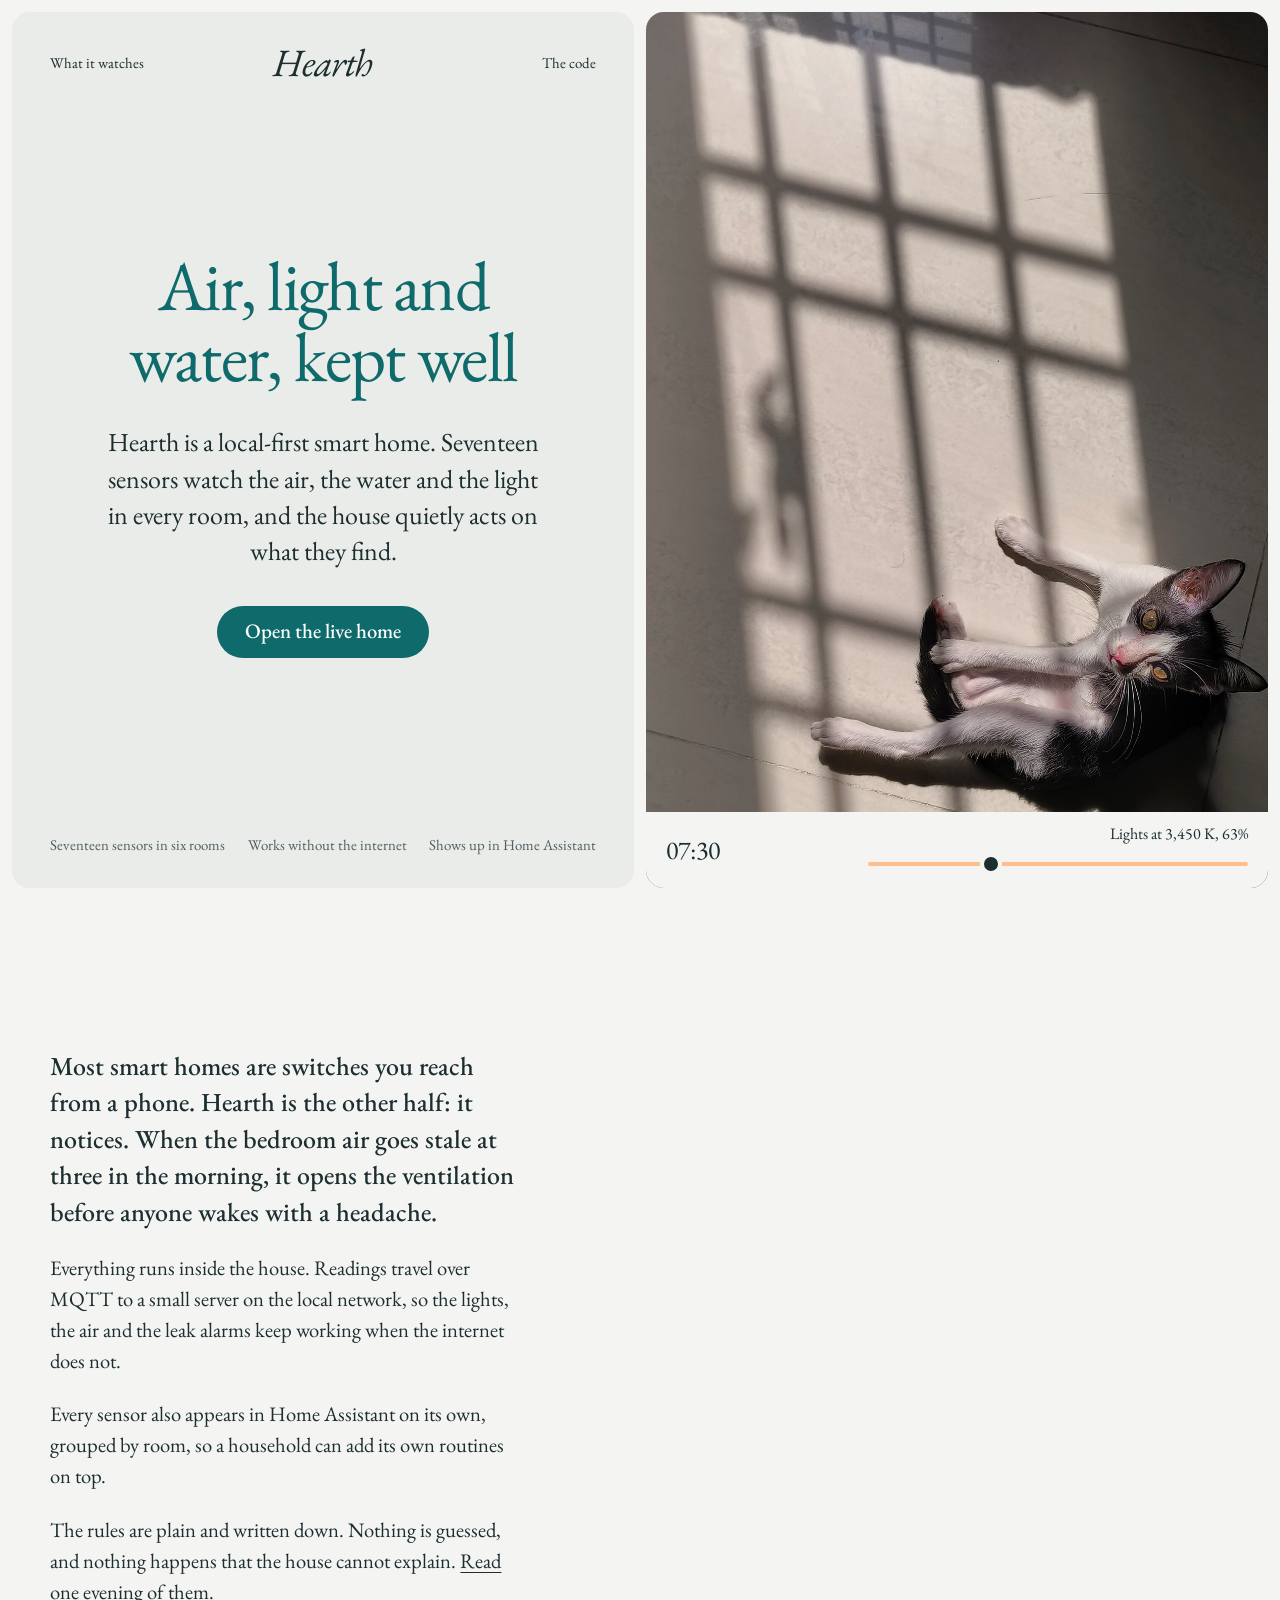
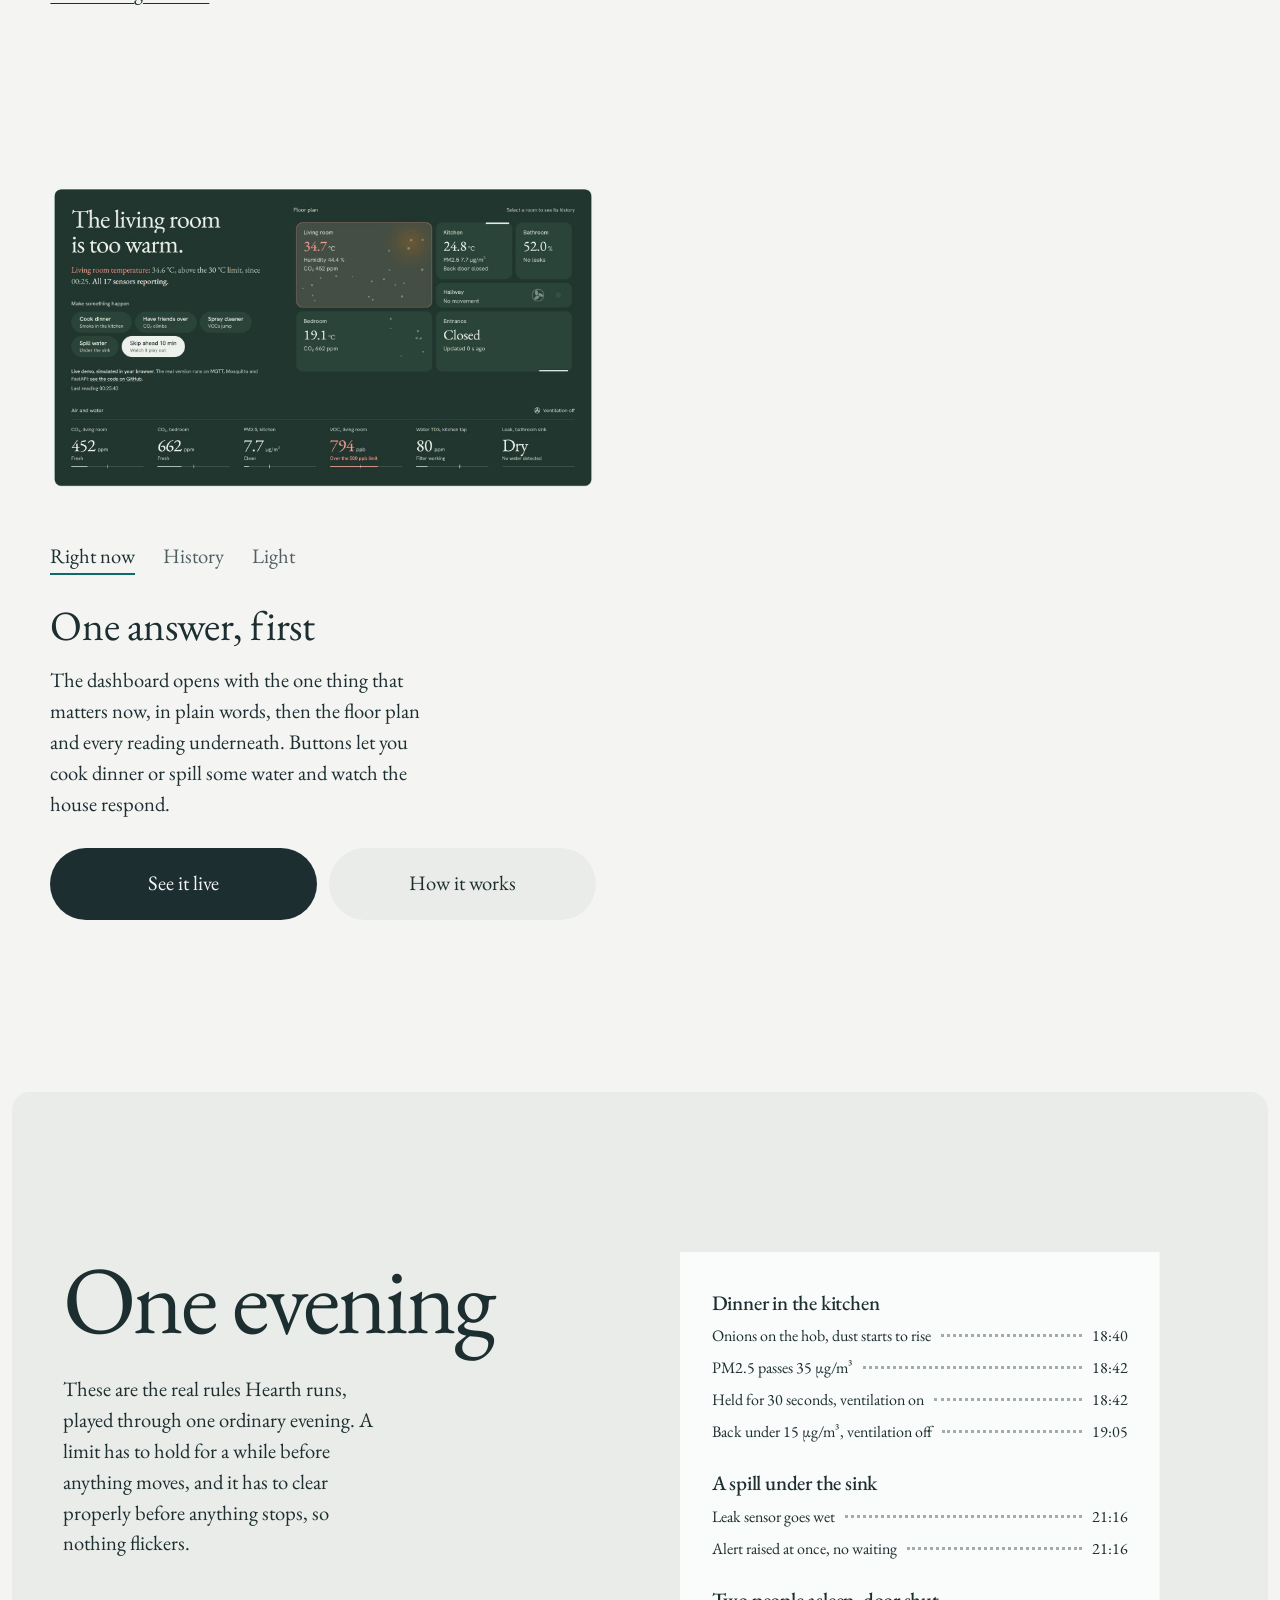
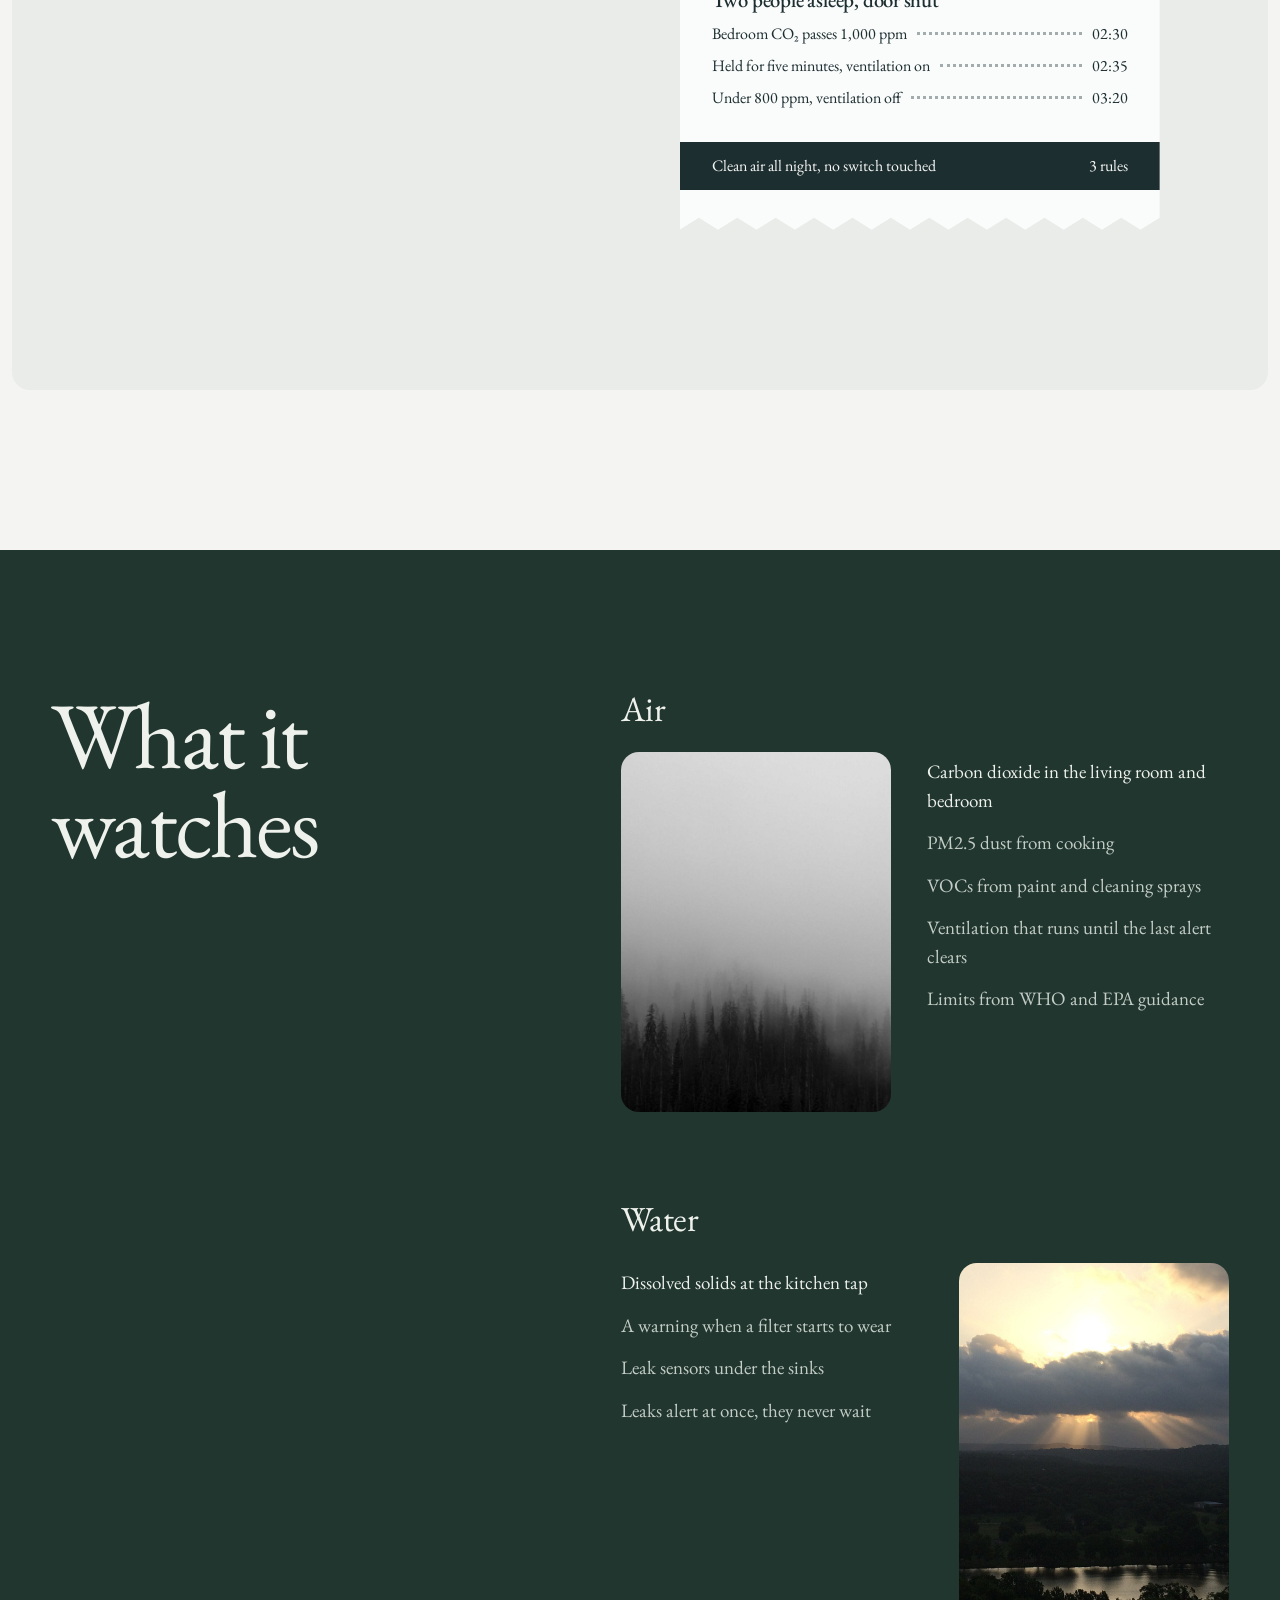
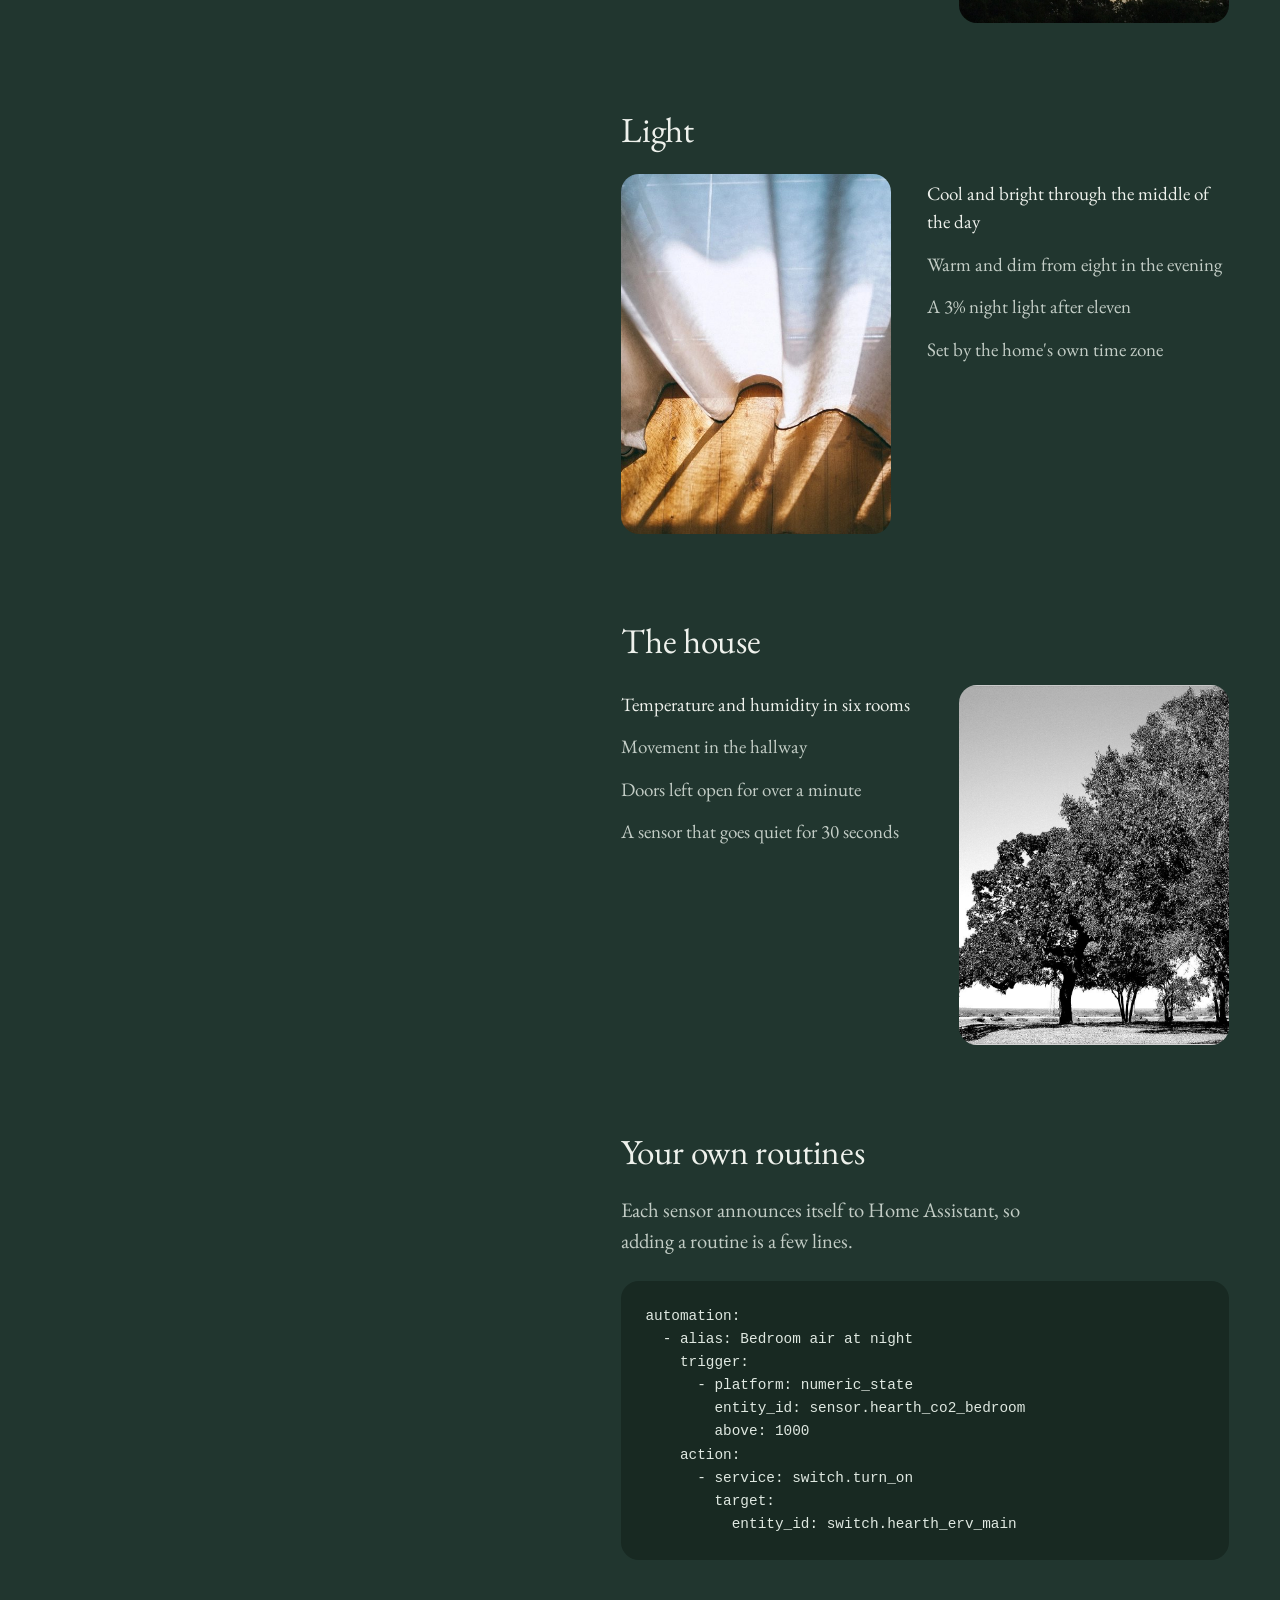
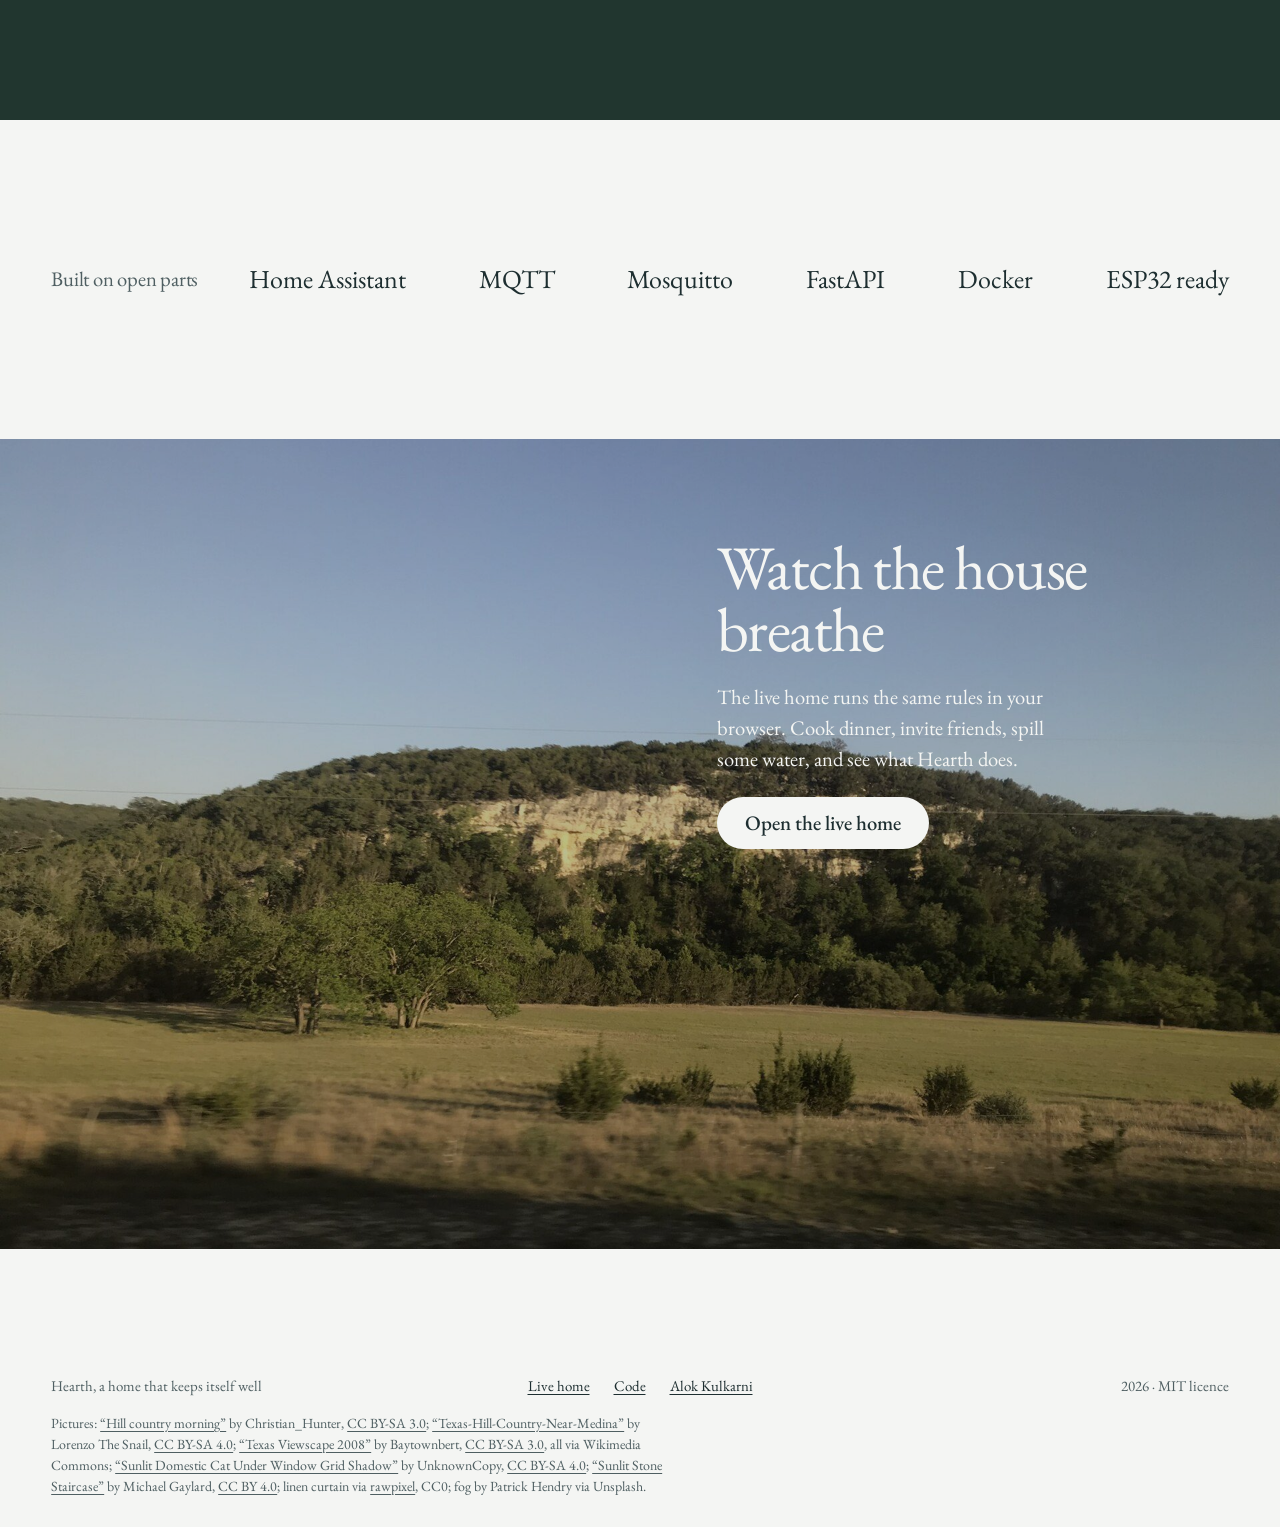
==== commit ebeb7b82: "Show the redesigned dashboard on the landing page" ====
--- a/site/index.html
+++ b/site/index.html
@@ -44,17 +44,17 @@
 
     <section class="show" aria-labelledby="show-h" data-scene="2">
       <figure class="plate" data-ui>
-        <img id="plate-img" src="assets/ui-air.jpg" width="1040" height="1040" alt="Hearth's dashboard: carbon dioxide, PM2.5 and the floor plan of the living room and kitchen" loading="lazy">
+        <img id="plate-img" src="assets/ui-now.jpg" width="1600" height="1000" alt="Hearth's dashboard right now: the answer in large type, the floor plan and every reading on a deep green panel" loading="lazy">
       </figure>
       <div class="show__text">
         <div class="tabs" role="tablist" aria-label="What the dashboard shows">
-          <button role="tab" aria-selected="true" data-tab="air">Air</button>
-          <button role="tab" aria-selected="false" data-tab="water">Water</button>
-          <button role="tab" aria-selected="false" data-tab="house">The house</button>
+          <button role="tab" aria-selected="true" data-tab="now">Right now</button>
+          <button role="tab" aria-selected="false" data-tab="history">History</button>
+          <button role="tab" aria-selected="false" data-tab="light">Light</button>
         </div>
         <div>
-          <h2 id="show-h">The air, room by room</h2>
-          <p id="show-p">Carbon dioxide in the living room and bedroom, fine dust from the kitchen, and chemical fumes from cleaning sprays. Each reading says whether it is fresh, getting stale or over its limit.</p>
+          <h2 id="show-h">One answer, first</h2>
+          <p id="show-p">The dashboard opens with the one thing that matters now, in plain words, then the floor plan and every reading underneath. Buttons let you cook dinner or spill some water and watch the house respond.</p>
         </div>
         <div class="cells">
           <a class="cell cell--ink" href="live/">See it live</a>
--- a/site/style.css
+++ b/site/style.css
@@ -122,7 +122,7 @@
 
 /* showcase: square plate */
 .show { display: grid; gap: 32px; padding: 40px clamp(20px, 3vw, 44px) 160px; }
-.plate { margin: 0; border-radius: var(--r); overflow: hidden; background: #fff; aspect-ratio: 1; }
+.plate { margin: 0; border-radius: var(--r); overflow: hidden; background: #f4f5f3; aspect-ratio: 16 / 10; }
 .plate img { width: 100%; height: 100%; object-fit: cover; transition: opacity 0.45s var(--ease), transform 0.9s var(--ease); }
 .plate img.is-swap { opacity: 0; transform: scale(1.02); }
 .show__text { display: grid; gap: 28px; }
